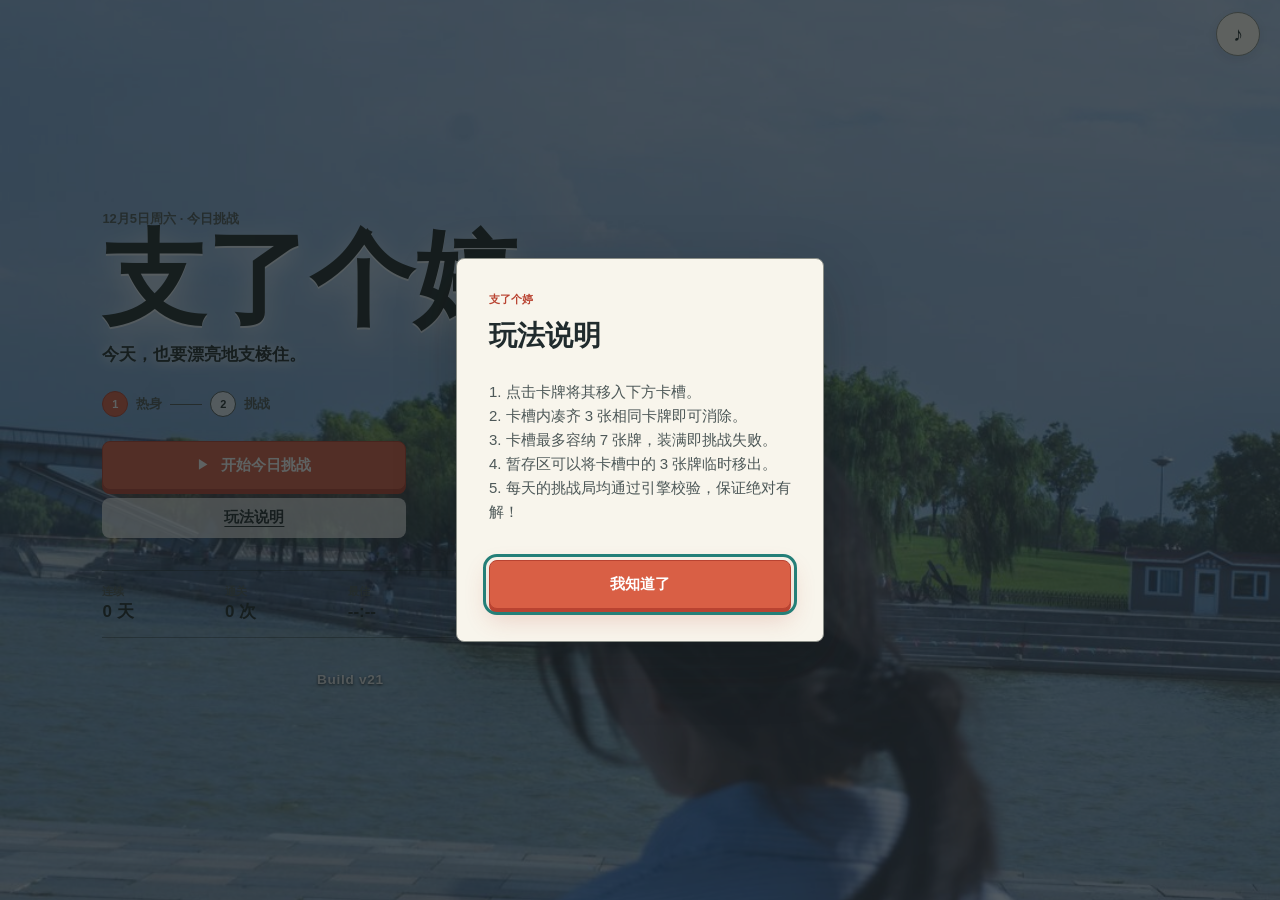
==== 支了个婷_手机分享版.html @ 7883eb56 "Add files via upload" ====
<!DOCTYPE html>
<html lang="zh-CN">
<head>
    <meta charset="UTF-8">
    <meta name="viewport" content="width=device-width, initial-scale=1, viewport-fit=cover">
    <meta name="theme-color" content="#d95f45">
    <meta name="description" content="给婷婷的每日三消挑战。">
    <meta name="apple-mobile-web-app-capable" content="yes">
    <meta name="apple-mobile-web-app-status-bar-style" content="black-translucent">
    <meta name="apple-mobile-web-app-title" content="支了个婷">
    <title>支了个婷</title>
    <link rel="icon" href="[data-uri]" type="image/png">
    <style>
:root {
    --color-paper: #f8f5ec;
    --color-paper-raised: #fffdf7;
    --color-paper-2: #eceadf;
    --color-board: #dfe7d8;
    --color-board-deep: #cbd8c2;
    --color-ink: #202b2d;
    --color-ink-soft: #4d5858;
    --color-muted: #6f7773;
    --color-rule: #c9c8bd;
    --color-rule-strong: #8a8e87;
    --color-accent: #d95f45;
    --color-accent-deep: #b94331;
    --color-accent-soft: #f5d3ca;
    --color-teal: #247f78;
    --color-yellow: #f2bf4b;
    --color-white: #ffffff;
    --color-error: #b63232;
    --color-overlay: rgb(18 24 25 / 0.68);
    --color-shadow: rgb(32 43 45 / 0.2);
    --color-shadow-soft: rgb(32 43 45 / 0.1);
    --color-photo-wash: rgb(238 246 247 / 0.1);
    --color-transparent: rgb(255 255 255 / 0);

    --font-display: "STKaiti", "KaiTi", "FangSong", serif;
    --font-body: "Microsoft YaHei", "PingFang SC", "Noto Sans CJK SC", sans-serif;
    --font-label: "Cascadia Mono", "SFMono-Regular", monospace;

    --space-3xs: 0.125rem;
    --space-2xs: 0.25rem;
    --space-xs: 0.5rem;
    --space-sm: 0.75rem;
    --space-md: 1rem;
    --space-lg: 1.5rem;
    --space-xl: 2rem;
    --space-2xl: 3rem;

    --mobile-safe-gutter: 1.25rem;
    --safe-inline-start: calc(var(--mobile-safe-gutter) + env(safe-area-inset-left, 0px));
    --safe-inline-end: calc(var(--mobile-safe-gutter) + env(safe-area-inset-right, 0px));

    --text-xs: 0.6875rem;
    --text-sm: 0.8125rem;
    --text-base: 0.9375rem;
    --text-md: 1.0625rem;
    --text-lg: 1.25rem;
    --text-xl: 1.75rem;
    --text-display: clamp(3.75rem, 18vw, 6.5rem);

    --ease-out: cubic-bezier(0.16, 1, 0.3, 1);
    --ease-in-out: cubic-bezier(0.65, 0, 0.35, 1);
    --dur-micro: 120ms;
    --dur-short: 220ms;
    --dur-long: 520ms;

    --radius-control: 0.5rem;
    --radius-card: 0.375rem;
    --radius-dialog: 0.5rem;
    --shadow-card: 0 3px 0 rgb(32 43 45 / 0.18), 0 5px 10px var(--color-shadow-soft);
    --shadow-dialog: 0 20px 60px rgb(17 25 26 / 0.28);
}


*,
*::before,
*::after {
    box-sizing: border-box;
}

html,
body {
    width: 100%;
    min-height: 100%;
    overflow-x: clip;
}

html {
    background: var(--color-paper);
}

body {
    margin: 0;
    color: var(--color-ink);
    background: var(--color-paper);
    font-family: var(--font-body);
    font-size: var(--text-base);
    line-height: 1.5;
    font-variant-numeric: tabular-nums;
    overscroll-behavior: none;
}

button,
time {
    font: inherit;
}

button {
    color: inherit;
    -webkit-tap-highlight-color: var(--color-transparent);
}

button,
.card {
    touch-action: manipulation;
}

[hidden] {
    display: none !important;
}

.background {
    position: fixed;
    inset: 0;
    z-index: 0;
    background-color: #b8d6e9;
    background-image: url("[data-uri]");
    background-position: 55% center;
    background-size: cover;
}

.background::after {
    position: absolute;
    inset: 0;
    content: "";
    background: var(--color-photo-wash);
}

body[data-view="game"] .background {
    opacity: 0;
}

main {
    position: relative;
    z-index: 1;
}

.chrome-btn,
.icon-btn {
    display: grid;
    width: 2.75rem;
    height: 2.75rem;
    padding: 0;
    place-items: center;
    color: var(--color-ink);
    background: var(--color-paper-raised);
    border: 1px solid var(--color-rule-strong);
    border-radius: 50%;
    box-shadow: 0 3px 12px var(--color-shadow-soft);
    cursor: pointer;
}

.sound-btn {
    position: fixed;
    z-index: 20;
    top: calc(var(--space-sm) + env(safe-area-inset-top, 0px));
    right: var(--safe-inline-end);
    font-size: 1.25rem;
    font-weight: 800;
}

body[data-sound="off"] .sound-btn span {
    text-decoration: line-through;
}

.start-screen {
    display: grid;
    min-height: 100svh;
    align-items: start;
    padding: max(4.5rem, 10svh) calc(var(--space-xl) + env(safe-area-inset-right, 0px)) calc(var(--space-xl) + env(safe-area-inset-bottom, 0px)) calc(var(--space-xl) + env(safe-area-inset-left, 0px));
}

.start-content {
    width: min(100%, 31rem);
    animation: start-enter var(--dur-long) var(--ease-out) both;
}

.start-note {
    margin: 0;
    color: var(--color-ink-soft);
    font-size: var(--text-sm);
    font-weight: 700;
}

.start-content h1 {
    max-width: 100%;
    margin: var(--space-3xs) 0 0;
    color: var(--color-ink);
    font-family: var(--font-display);
    font-size: var(--text-display);
    font-weight: 900;
    letter-spacing: 0;
    line-height: 0.95;
    overflow-wrap: anywhere;
    text-shadow: 0 2px 0 rgb(255 255 255 / 0.65), 0 8px 28px rgb(255 255 255 / 0.72);
}

.start-copy {
    margin: var(--space-sm) 0 var(--space-lg);
    color: var(--color-ink);
    font-size: var(--text-md);
    font-weight: 700;
    text-shadow: 0 1px 12px rgb(255 255 255 / 0.92);
}

.challenge-route {
    display: flex;
    width: min(100%, 22rem);
    align-items: center;
    gap: var(--space-xs);
    margin-block: var(--space-sm) var(--space-lg);
}

.route-step {
    display: inline-flex;
    align-items: center;
    gap: var(--space-xs);
    color: var(--color-ink-soft);
    font-size: var(--text-sm);
    font-weight: 800;
}

.route-step b {
    display: grid;
    width: 1.625rem;
    height: 1.625rem;
    place-items: center;
    color: var(--color-ink);
    background: rgb(255 255 255 / 0.76);
    border: 1px solid var(--color-ink-soft);
    border-radius: 50%;
    font-size: var(--text-xs);
}

.route-step.is-active b {
    color: var(--color-white);
    background: var(--color-accent);
    border-color: var(--color-accent-deep);
}

.route-line {
    width: 2rem;
    height: 1px;
    background: var(--color-ink-soft);
}

.start-actions {
    display: grid;
    width: min(100%, 19rem);
    justify-items: stretch;
    gap: var(--space-xs);
}

.primary-btn,
.secondary-btn,
.text-btn {
    min-height: 3rem;
    border-radius: var(--radius-control);
    cursor: pointer;
    font-weight: 800;
    letter-spacing: 0;
    transition: transform var(--dur-micro) var(--ease-out), background-color var(--dur-short) var(--ease-out), opacity var(--dur-short) var(--ease-out);
}

.primary-btn {
    display: inline-flex;
    align-items: center;
    justify-content: center;
    gap: var(--space-sm);
    padding: var(--space-sm) var(--space-lg);
    color: var(--color-white);
    background: var(--color-accent);
    border: 1px solid var(--color-accent-deep);
    box-shadow: 0 4px 0 var(--color-accent-deep), 0 10px 24px rgb(185 67 49 / 0.22);
}

.secondary-btn {
    padding: var(--space-sm) var(--space-lg);
    color: var(--color-ink);
    background: var(--color-paper-raised);
    border: 1px solid var(--color-rule-strong);
}

.text-btn {
    min-height: 2.5rem;
    padding: var(--space-xs) var(--space-sm);
    color: var(--color-ink);
    background: rgb(255 255 255 / 0.7);
    border: 0;
    text-decoration: underline;
    text-decoration-thickness: 1px;
    text-underline-offset: 0.25rem;
}

.button-icon {
    font-size: 0.75rem;
}

.primary-btn:active,
.secondary-btn:active,
.text-btn:active,
.chrome-btn:active,
.icon-btn:active,
.tool-btn:active {
    transform: translateY(2px);
}

button:focus-visible,
.card:focus-visible {
    outline: 3px solid var(--color-teal);
    outline-offset: 3px;
}

button:disabled {
    cursor: not-allowed;
    opacity: 0.42;
    transform: none;
}

.start-stats {
    display: grid;
    width: min(100%, 22rem);
    grid-template-columns: repeat(3, 1fr);
    gap: var(--space-md);
    margin: var(--space-xl) 0 0;
    padding: var(--space-sm) 0;
    border-block: 1px solid rgb(32 43 45 / 0.42);
}

.start-stats div {
    min-width: 0;
}

.start-stats dt {
    color: var(--color-ink-soft);
    font-size: var(--text-xs);
    font-weight: 700;
}

.start-stats dd {
    margin: 0;
    color: var(--color-ink);
    font-size: var(--text-md);
    font-weight: 900;
    overflow-wrap: anywhere;
}

.game-container {
    --card-width: clamp(2.15rem, 10.7vw, 4rem);
    position: relative;
    display: flex;
    width: min(100%, 48rem);
    height: 100dvh;
    min-height: 31rem;
    margin-inline: auto;
    flex-direction: column;
    overflow: hidden;
    background: var(--color-paper);
    border-inline: 1px solid var(--color-rule);
}

.game-header {
    display: grid;
    grid-template-columns: 2.75rem minmax(0, 1fr) auto;
    align-items: center;
    gap: var(--space-sm);
    padding: max(var(--space-xs), env(safe-area-inset-top, 0px)) var(--safe-inline-end) var(--space-xs) var(--safe-inline-start);
    background: var(--color-paper);
}

.game-header .icon-btn {
    width: 2.375rem;
    height: 2.375rem;
    font-family: serif;
    font-size: 2rem;
    line-height: 1;
}

.stage-heading {
    min-width: 0;
}

.stage-heading p {
    margin: 0;
    color: var(--color-muted);
    font-size: var(--text-xs);
    font-weight: 700;
}

.stage-heading h1 {
    margin: 0;
    font-family: var(--font-display);
    font-size: var(--text-lg);
    font-weight: 900;
    letter-spacing: 0;
    line-height: 1.1;
    overflow-wrap: anywhere;
}

.scoreboard {
    display: grid;
    min-width: 4.5rem;
    justify-items: end;
    margin-inline-end: 3rem;
    font-family: var(--font-label);
    line-height: 1.25;
}

.scoreboard span {
    color: var(--color-accent-deep);
    font-size: var(--text-xs);
    font-weight: 900;
}

.scoreboard time {
    color: var(--color-ink);
    font-size: var(--text-sm);
    font-weight: 800;
}

.stage-progress {
    height: 0.25rem;
    flex: 0 0 auto;
    background: var(--color-paper-2);
}

.stage-progress span {
    display: block;
    width: 0;
    height: 100%;
    background: var(--color-teal);
    transition: width var(--dur-long) var(--ease-out);
}

.game-area {
    position: relative;
    min-height: 15rem;
    flex: 1 1 auto;
    overflow: hidden;
    background: var(--color-board);
    border-block: 1px solid #b7c3af;
    box-shadow: inset 0 12px 28px rgb(58 84 61 / 0.08);
    outline: none;
}

.board-meta {
    position: absolute;
    inset: var(--space-sm) var(--safe-inline-end) auto var(--safe-inline-start);
    z-index: 100;
    display: flex;
    align-items: center;
    justify-content: space-between;
    color: var(--color-ink-soft);
    font-family: var(--font-label);
    font-size: var(--text-xs);
    font-weight: 800;
    pointer-events: none;
}

.combo-badge {
    color: var(--color-white);
    background: var(--color-accent);
    padding: var(--space-3xs) var(--space-xs);
    border-radius: 0.25rem;
    animation: combo-pop var(--dur-short) var(--ease-out) both;
}

.game-status {
    position: absolute;
    z-index: 150;
    inset: auto 50% var(--space-sm) auto;
    width: max-content;
    max-width: calc(100% - var(--safe-inline-start) - var(--safe-inline-end));
    margin: 0;
    padding: var(--space-xs) var(--space-sm);
    color: var(--color-white);
    background: rgb(32 43 45 / 0.88);
    border-radius: 0.25rem;
    font-size: var(--text-xs);
    font-weight: 700;
    opacity: 0;
    pointer-events: none;
    transform: translate(50%, 0.5rem);
    transition: opacity var(--dur-short) var(--ease-out), transform var(--dur-short) var(--ease-out);
}

.game-status.is-visible {
    opacity: 1;
    transform: translate(50%, 0);
}

.card {
    --card-lift: 0rem;
    --card-rotation: 0deg;
    position: absolute;
    display: grid;
    width: var(--card-width);
    aspect-ratio: 0.88;
    place-items: center;
    padding: 0;
    color: var(--color-ink);
    background: var(--color-paper-raised);
    border: 1px solid #7e867f;
    border-radius: var(--radius-card);
    box-shadow: var(--shadow-card);
    cursor: pointer;
    transform: translateY(var(--card-lift)) rotate(var(--card-rotation));
    transition: transform var(--dur-micro) var(--ease-out), opacity var(--dur-short) var(--ease-out), filter var(--dur-short) var(--ease-out);
}

.card-face {
    display: block;
    width: 88%;
    height: 88%;
    object-fit: contain;
    pointer-events: none;
}

.card::after {
    position: absolute;
    inset: auto 0.375rem 0.25rem;
    height: 0.125rem;
    content: "";
    background: var(--motif-color, var(--color-accent));
}

.card[data-tone="0"],
.card[data-tone="3"],
.card[data-tone="6"],
.card[data-tone="9"] { --motif-color: var(--color-accent); }

.card[data-tone="1"],
.card[data-tone="4"],
.card[data-tone="7"] { --motif-color: var(--color-teal); }

.card[data-tone="2"],
.card[data-tone="5"],
.card[data-tone="8"] { --motif-color: var(--color-yellow); }

.card.blocked {
    cursor: not-allowed;
    filter: grayscale(0.78) brightness(0.78);
    opacity: 1;
    box-shadow: 0 2px 0 rgb(32 43 45 / 0.12);
}

.card:not(.blocked):active {
    --card-lift: 0.125rem;
}

.card[data-location="slot"],
.card[data-location="stash"] {
    position: relative;
    flex: 0 0 auto;
    opacity: 1;
    filter: none;
    box-shadow: none;
    transform: none;
}

.card[data-location="slot"] {
    cursor: default;
}

.card.removing {
    opacity: 0;
    transform: translateY(-0.75rem) scale(0.82);
}

.tray-panel {
    flex: 0 0 auto;
    padding: var(--space-xs) var(--safe-inline-end) var(--space-sm) var(--safe-inline-start);
    background: var(--color-paper);
}

.tray-head {
    display: flex;
    justify-content: space-between;
    margin-block-end: var(--space-2xs);
    color: var(--color-muted);
    font-size: var(--text-xs);
    font-weight: 800;
}

.tray {
    display: flex;
    min-width: 0;
    align-items: center;
    gap: clamp(0.125rem, 0.8vw, 0.375rem);
}

.slot-area {
    justify-content: space-between;
}

.slot-placeholder {
    width: var(--card-width);
    aspect-ratio: 0.88;
    flex: 0 0 auto;
    background: var(--color-paper-2);
    border: 1px dashed var(--color-rule-strong);
    border-radius: var(--radius-card);
}

.slot-placeholder.is-danger {
    background: #f4dada;
    border-color: var(--color-error);
}

.stash-panel {
    position: absolute;
    z-index: 180;
    left: var(--safe-inline-start);
    bottom: calc(8.4rem + env(safe-area-inset-bottom));
    display: flex;
    align-items: center;
    gap: var(--space-xs);
    padding: var(--space-xs);
    color: var(--color-ink-soft);
    background: var(--color-paper-raised);
    border: 1px solid var(--color-rule-strong);
    border-radius: var(--radius-control);
    box-shadow: 0 8px 24px var(--color-shadow);
    font-size: var(--text-xs);
    font-weight: 800;
}

.stash-panel .card,
.stash-panel .slot-placeholder {
    width: calc(var(--card-width) * 0.76);
}

.toolbar {
    display: grid;
    min-height: 4.25rem;
    grid-template-columns: repeat(3, minmax(0, 1fr));
    gap: var(--space-xs);
    padding: var(--space-2xs) var(--safe-inline-end) max(var(--space-xs), env(safe-area-inset-bottom, 0px)) var(--safe-inline-start);
    background: var(--color-paper);
    border-block-start: 1px solid var(--color-rule);
}

.tool-btn {
    position: relative;
    display: grid;
    min-width: 0;
    min-height: 3.5rem;
    grid-template-columns: 2.125rem auto;
    grid-template-rows: 1fr 1fr;
    align-items: center;
    justify-content: center;
    column-gap: var(--space-xs);
    padding: var(--space-2xs);
    color: var(--color-ink);
    background: transparent;
    border: 0;
    cursor: pointer;
}

.tool-icon {
    display: grid;
    width: 2.125rem;
    height: 2.125rem;
    grid-row: 1 / 3;
    place-items: center;
    background: var(--color-paper-raised);
    border: 1px solid var(--color-rule-strong);
    border-radius: 50%;
    font-family: serif;
    font-size: 1.25rem;
    font-weight: 900;
}

.tool-label {
    align-self: end;
    font-size: var(--text-xs);
    font-weight: 900;
    line-height: 1.1;
    text-align: start;
}

.tool-btn small {
    align-self: start;
    color: var(--color-muted);
    font-family: var(--font-label);
    font-size: 0.625rem;
    line-height: 1.2;
    text-align: start;
}

.modal {
    position: fixed;
    inset: 0;
    z-index: 400;
    width: min(calc(100% - var(--safe-inline-start) - var(--safe-inline-end)), 23rem);
    height: fit-content;
    max-height: min(86dvh, 34rem);
    margin: auto;
    padding: 0;
    color: var(--color-ink);
    background: var(--color-paper);
    border: 1px solid var(--color-rule-strong);
    border-radius: var(--radius-dialog);
    box-shadow: var(--shadow-dialog);
}

.modal::backdrop {
    background: var(--color-overlay);
}

.modal[open] {
    animation: dialog-enter var(--dur-short) var(--ease-out) both;
}

.modal-content {
    display: grid;
    gap: var(--space-sm);
    padding: var(--space-xl);
}

.modal-kicker {
    margin: 0;
    color: var(--color-accent-deep);
    font-size: var(--text-xs);
    font-weight: 900;
}

.modal-content h2 {
    margin: 0;
    font-family: var(--font-display);
    font-size: var(--text-xl);
    font-weight: 900;
    letter-spacing: 0;
    line-height: 1.15;
}

.modal-content > p:not(.modal-kicker) {
    margin: 0;
    color: var(--color-ink-soft);
}

.result-stats {
    display: grid;
    grid-template-columns: repeat(2, minmax(0, 1fr));
    gap: var(--space-xs);
    padding-block: var(--space-sm);
    border-block: 1px solid var(--color-rule);
}

.result-stats span {
    display: grid;
    color: var(--color-muted);
    font-size: var(--text-xs);
}

.result-stats strong {
    color: var(--color-ink);
    font-family: var(--font-label);
    font-size: var(--text-md);
}

.modal-actions {
    display: grid;
    gap: var(--space-sm);
    margin-block-start: var(--space-xs);
}

.celebration {
    position: fixed;
    inset: 0;
    z-index: 500;
    overflow: hidden;
    pointer-events: none;
}

.confetti {
    position: absolute;
    top: -1rem;
    width: 0.5rem;
    height: 0.875rem;
    background: var(--confetti-color);
    animation: confetti-fall 1.8s var(--ease-in-out) forwards;
}

noscript {
    position: fixed;
    inset: auto 0 0;
    z-index: 600;
    padding: var(--space-md);
    color: var(--color-white);
    background: var(--color-error);
    text-align: center;
}

@keyframes start-enter {
    from { opacity: 0; transform: translateY(0.75rem); }
    to { opacity: 1; transform: none; }
}

@keyframes dialog-enter {
    from { opacity: 0; transform: translateY(0.75rem) scale(0.98); }
    to { opacity: 1; transform: none; }
}

@keyframes combo-pop {
    from { opacity: 0; transform: scale(0.72); }
    to { opacity: 1; transform: none; }
}

@keyframes confetti-fall {
    to { transform: translate3d(var(--confetti-drift), 110vh, 0) rotate(540deg); }
}

@media (hover: hover) and (pointer: fine) {
    .primary-btn:hover { background: var(--color-accent-deep); transform: translateY(-1px); }
    .secondary-btn:hover, .chrome-btn:hover, .icon-btn:hover { background: var(--color-paper-2); }
    .tool-btn:not(:disabled):hover .tool-icon { color: var(--color-white); background: var(--color-teal); border-color: var(--color-teal); }
    .card:not(.blocked):not([data-location="slot"]):hover { --card-lift: -0.125rem; }
}

@media (min-width: 48rem) and (min-height: 34rem) {
    .start-screen {
        align-items: center;
        padding-inline-start: max(8vw, env(safe-area-inset-left));
    }

    .start-content {
        margin-block-start: -5vh;
    }

    .game-container {
        --card-width: 4rem;
    }
}

@media (max-width: 22rem) {
    .game-container { --card-width: clamp(2rem, 10.4vw, 2.3rem); }
    .game-header { grid-template-columns: 2.375rem minmax(0, 1fr) auto; padding-inline: var(--safe-inline-start) var(--safe-inline-end); }
    .scoreboard { margin-inline-end: 3rem; min-width: 3.75rem; }
    .stage-heading h1 { font-size: var(--text-md); }
    .toolbar { padding-inline: var(--safe-inline-start) var(--safe-inline-end); }
    .tool-btn { grid-template-columns: 1.875rem auto; column-gap: var(--space-2xs); }
    .tool-icon { width: 1.875rem; height: 1.875rem; }
}

@media (max-height: 38rem) and (max-width: 40rem) {
    .game-container { --card-width: clamp(1.95rem, 9.8vw, 2.5rem); min-height: 0; }
    .game-header { padding-block: max(var(--space-2xs), env(safe-area-inset-top)) var(--space-2xs); }
    .game-header .icon-btn { width: 2rem; height: 2rem; }
    .stage-heading p { display: none; }
    .stage-heading h1 { font-size: var(--text-base); }
    .scoreboard { line-height: 1.05; }
    .game-area { min-height: 11.5rem; }
    .tray-panel { padding-block: var(--space-2xs); }
    .tray-head { margin-block-end: 0; }
    .toolbar { min-height: 3.5rem; padding-block: 0 max(var(--space-2xs), env(safe-area-inset-bottom)); }
    .tool-btn { min-height: 3rem; }
    .tool-icon { width: 1.875rem; height: 1.875rem; font-size: 1rem; }
    .stash-panel { bottom: calc(6.8rem + env(safe-area-inset-bottom)); }
}

@media (orientation: landscape) and (max-height: 34rem) and (min-width: 40rem) {
    .sound-btn {
        top: calc(var(--space-xs) + env(safe-area-inset-top, 0px));
        right: var(--safe-inline-end);
    }

    .game-container {
        --card-width: clamp(2.25rem, 6.8vh, 3.25rem);
        display: grid;
        width: 100%;
        max-width: none;
        min-height: 0;
        grid-template-columns: clamp(6.5rem, 16vw, 8.5rem) minmax(0, 1fr) clamp(15rem, 30vw, 19rem);
        grid-template-rows: minmax(3rem, auto) 1fr auto;
        border: 0;
    }

    .game-header {
        display: flex;
        grid-column: 1;
        grid-row: 1 / 4;
        align-items: flex-start;
        flex-direction: column;
        padding: calc(var(--mobile-safe-gutter) + env(safe-area-inset-top, 0px)) var(--mobile-safe-gutter) calc(var(--mobile-safe-gutter) + env(safe-area-inset-bottom, 0px)) var(--safe-inline-start);
        border-inline-end: 1px solid var(--color-rule);
    }

    .stage-heading { margin-block-start: var(--space-lg); }
    .stage-heading h1 { font-size: var(--text-lg); }
    .scoreboard { justify-items: start; margin: auto 0 0; }
    .scoreboard span { font-size: var(--text-sm); }
    .scoreboard time { font-size: var(--text-md); }
    .stage-progress { display: none; }
    .game-area { grid-column: 2; grid-row: 1 / 4; min-height: 0; border-block: 0; border-inline-end: 1px solid #b7c3af; }
    .game-area .board-meta { inset-inline: var(--mobile-safe-gutter); }
    .game-area .game-status { max-width: calc(100% - (2 * var(--mobile-safe-gutter))); }
    .tray-panel {
        --card-width: 1.625rem;
        grid-column: 3;
        grid-row: 2;
        align-self: end;
        padding: var(--space-md) var(--safe-inline-end) var(--space-md) var(--mobile-safe-gutter);
    }
    .tray-panel .tray { gap: var(--space-3xs); }
    .toolbar {
        grid-column: 3;
        grid-row: 3;
        padding-inline: var(--mobile-safe-gutter) var(--safe-inline-end);
    }
    .toolbar .tool-btn {
        grid-template-columns: 1.75rem auto;
        column-gap: var(--space-2xs);
        padding-inline: 0;
    }
    .toolbar .tool-icon { width: 1.75rem; height: 1.75rem; font-size: 1rem; }
    .toolbar .tool-label { white-space: nowrap; }
    .stash-panel {
        position: static;
        grid-column: 3;
        grid-row: 1;
        align-self: center;
        justify-self: start;
        margin: var(--space-xs) var(--safe-inline-end) var(--space-xs) var(--mobile-safe-gutter);
    }
}

@media (prefers-reduced-motion: reduce) {
    *,
    *::before,
    *::after {
        scroll-behavior: auto !important;
        animation-duration: 0.01ms !important;
        animation-iteration-count: 1 !important;
        transition-duration: 0.01ms !important;
    }
}

</style>
</head>
<body data-view="start">
    <div class="background" aria-hidden="true"></div>

    <button id="btn-sound" class="chrome-btn sound-btn" type="button" aria-label="关闭音乐和音效" title="关闭音乐和音效">
        <span aria-hidden="true">♪</span>
    </button>

    <main>
        <section class="start-screen" id="start-screen" aria-labelledby="start-title">
            <div class="start-content">
                <p class="start-note" id="today-label">今日挑战</p>
                <h1 id="start-title">支了个婷</h1>
                <p class="start-copy">今天，也要漂亮地支棱住。</p>

                <div class="challenge-route" aria-label="今日挑战共两关">
                    <span class="route-step is-active"><b>1</b> 热身</span>
                    <span class="route-line" aria-hidden="true"></span>
                    <span class="route-step"><b>2</b> 挑战</span>
                </div>

                <div class="start-actions">
                    <button id="btn-start-game" class="primary-btn" type="button">
                        <span class="button-icon" aria-hidden="true">▶</span>
                        <span id="start-button-label">开始今日挑战</span>
                    </button>
                    <button id="btn-help" class="text-btn" type="button">玩法说明</button>
                    <button id="btn-new-game" class="text-btn" type="button" hidden>重新开始今日牌局</button>
                    <button id="btn-install" class="text-btn" type="button" hidden>安装到手机</button>
                    <button id="btn-update" class="text-btn" type="button" hidden>发现新版本，点击更新</button>
                </div>

                <dl class="start-stats" aria-label="挑战记录">
                    <div><dt>连续</dt><dd id="stat-streak">0 天</dd></div>
                    <div><dt>通关</dt><dd id="stat-wins">0 次</dd></div>
                    <div><dt>最佳</dt><dd id="stat-best">--:--</dd></div>
                </dl>
                <p id="app-version" style="text-align: center; color: rgba(255, 255, 255, 0.8); text-shadow: 0 1px 3px rgba(0,0,0,0.8); font-size: 0.85rem; font-weight: bold; margin-top: 2rem; letter-spacing: 0.05em;">Build v21</p>
            </div>
        </section>

        <section class="game-container" id="game-container" aria-labelledby="stage-name" hidden>
            <header class="game-header">
                <button id="btn-home-game" class="icon-btn" type="button" aria-label="返回封面" title="返回封面">
                    <span aria-hidden="true">‹</span>
                </button>
                <div class="stage-heading">
                    <p id="stage-kicker">第 1 关 · 今日挑战</p>
                    <h1 id="stage-name">热身局</h1>
                </div>
                <div class="scoreboard">
                    <span id="score">0 分</span>
                    <time id="timer" datetime="PT0S">00:00</time>
                </div>
            </header>

            <div class="stage-progress" aria-hidden="true">
                <span id="stage-progress-bar"></span>
            </div>

            <div class="game-area" id="game-area" tabindex="-1" aria-label="牌堆">
                <div class="board-meta">
                    <span id="remaining-count">18 张</span>
                    <span id="combo-badge" class="combo-badge" hidden>连击 ×2</span>
                </div>
                <p class="game-status" id="game-status" aria-live="polite"></p>
            </div>

            <section class="tray-panel" aria-label="卡槽">
                <div class="tray-head">
                    <span>卡槽</span>
                    <span id="slot-state">0 / 7</span>
                </div>
                <div class="slot-area tray" id="slot-area"></div>
            </section>

            <section class="stash-panel" id="stash-panel" aria-label="暂存区" hidden>
                <span>暂存</span>
                <div class="stash-area tray" id="stash-area"></div>
            </section>

            <nav class="toolbar" aria-label="游戏道具">
                <button id="btn-undo" class="tool-btn" type="button">
                    <span class="tool-icon" aria-hidden="true">↶</span>
                    <span class="tool-label">撤回</span>
                    <small>1</small>
                </button>
                <button id="btn-stash" class="tool-btn" type="button">
                    <span class="tool-icon" aria-hidden="true">⇧</span>
                    <span class="tool-label">移出</span>
                    <small>1</small>
                </button>
                <button id="btn-shuffle" class="tool-btn" type="button">
                    <span class="tool-icon" aria-hidden="true">⤨</span>
                    <span class="tool-label">洗牌</span>
                    <small>1</small>
                </button>
            </nav>
        </section>
    </main>

    <dialog class="modal" id="modal" aria-labelledby="modal-title" aria-describedby="modal-msg">
        <div class="modal-content">
            <p class="modal-kicker" id="modal-kicker">今日挑战</p>
            <h2 id="modal-title">游戏结束</h2>
            <p id="modal-msg" style="white-space: pre-wrap; line-height: 1.6; text-align: left; margin: 1rem 0;">卡槽已满，再试一次。</p>
            <div class="result-stats" id="result-stats" hidden></div>
            <div class="modal-actions">
                <button id="modal-primary" class="primary-btn" type="button">再来一次</button>
                <button id="modal-secondary" class="secondary-btn" type="button">返回封面</button>
            </div>
        </div>
    </dialog>

    <div class="celebration" id="celebration" aria-hidden="true"></div>
    <noscript>需要启用 JavaScript 才能开始挑战。</noscript>
    <script>
(function attachChallengeEngine(root, factory) {
    const api = factory();
    if (typeof module === 'object' && module.exports) module.exports = api;
    root.ChallengeEngine = api;
}(typeof globalThis !== 'undefined' ? globalThis : this, function createChallengeEngine() {
    'use strict';

    const VERSION = 1;
    const CARD_COUNT = 126;
    const MOTIF_COUNT = 10;
    const MATCH_SIZE = 3;
    const SLOT_CAPACITY = 7;
    const GRID_SIZE = 17;
    const CENTER_LAYER_COUNTS = [9, 9, 9, 9, 8, 8, 7, 7, 6, 5, 4, 3];
    const RELIEF_LAYER_COUNTS = [4, 3, 3, 2];
    const SIDE_QUEUE_LENGTH = 15;
    const MAX_ASSIGNMENT_ATTEMPTS = 64;

    function hashSeed(value) {
        const text = String(value);
        let hash = 2166136261;
        for (let index = 0; index < text.length; index += 1) {
            hash ^= text.charCodeAt(index);
            hash = Math.imul(hash, 16777619);
        }
        return hash >>> 0;
    }

    function normalizeSeed(seed) {
        return typeof seed === 'number' && Number.isFinite(seed)
            ? seed >>> 0
            : hashSeed(seed == null ? 'challenge' : seed);
    }

    function seedFromDate(value) {
        let dateKey;
        if (typeof value === 'string') {
            dateKey = value.slice(0, 10);
        } else {
            const date = value instanceof Date ? value : new Date();
            const year = date.getFullYear();
            const month = String(date.getMonth() + 1).padStart(2, '0');
            const day = String(date.getDate()).padStart(2, '0');
            dateKey = year + '-' + month + '-' + day;
        }
        return hashSeed(dateKey + '-challenge-v' + VERSION);
    }

    function createRng(seed) {
        let state = normalizeSeed(seed);
        return function random() {
            state = (state + 0x6D2B79F5) >>> 0;
            let value = state;
            value = Math.imul(value ^ (value >>> 15), value | 1);
            value ^= value + Math.imul(value ^ (value >>> 7), value | 61);
            return ((value ^ (value >>> 14)) >>> 0) / 4294967296;
        };
    }

    function shuffle(values, rng) {
        const result = [...values];
        for (let index = result.length - 1; index > 0; index -= 1) {
            const target = Math.floor(rng() * (index + 1));
            [result[index], result[target]] = [result[target], result[index]];
        }
        return result;
    }

    function generateChallenge(seed) {
        const normalizedSeed = normalizeSeed(seed);
        const layoutRng = createRng(normalizedSeed ^ 0x7F4A7C15);
        const cards = createTopology(layoutRng);
        const assignment = chooseAssignment(cards, normalizedSeed);
        const cardById = new Map(cards.map((card) => [card.id, card]));

        assignment.witness.forEach((id, solutionRank) => {
            const card = cardById.get(id);
            card.solutionRank = solutionRank;
            card.motifIndex = assignment.motifs[solutionRank];
        });

        cards.forEach((card) => {
            card.blocked = card.blockedBy.length > 0;
        });

        const board = {
            version: VERSION,
            seed: normalizedSeed,
            cardCount: CARD_COUNT,
            motifCount: MOTIF_COUNT,
            slotCapacity: SLOT_CAPACITY,
            matchSize: MATCH_SIZE,
            layout: {
                gridSize: GRID_SIZE,
                regions: {
                    center: { cardCount: 84, effectiveLayers: CENTER_LAYER_COUNTS.length },
                    leftQueue: { cardCount: SIDE_QUEUE_LENGTH, effectiveLayers: SIDE_QUEUE_LENGTH },
                    rightQueue: { cardCount: SIDE_QUEUE_LENGTH, effectiveLayers: SIDE_QUEUE_LENGTH },
                    relief: { cardCount: 12, effectiveLayers: RELIEF_LAYER_COUNTS.length }
                }
            },
            cards,
            witness: assignment.witness,
            metrics: null
        };
        board.metrics = measureBoard(board);
        return board;
    }

    function createTopology(rng) {
        const cards = [];
        const centerLayers = [];
        const reliefLayers = [];

        function addCard(region, regionLayer, cell, gridColumn, gridRow) {
            const card = {
                id: 'challenge-card-' + cards.length,
                motifIndex: 0,
                region,
                regionLayer,
                layer: regionLayer,
                cell,
                gridColumn,
                gridRow,
                status: 'pile',
                blocked: true,
                blockedBy: [],
                blocks: [],
                jitterX: (rng() - 0.5) * 3,
                jitterY: (rng() - 0.5) * 3,
                rotation: (rng() - 0.5) * 5,
                solutionRank: -1
            };
            cards.push(card);
            return card;
        }

        CENTER_LAYER_COUNTS.forEach((count, layer) => {
            const positions = makeCenteredPositions(count, layer, 8, 7, rng);
            centerLayers.push(positions.map((position, cell) => addCard(
                'center', layer, cell, position.column, position.row
            )));
        });
        connectAdjacentLayers(centerLayers, rng);

        createSideQueue('leftQueue', 1.25, false);
        createSideQueue('rightQueue', 14.75, true);

        RELIEF_LAYER_COUNTS.forEach((count, layer) => {
            const positions = makeReliefPositions(count, layer, rng);
            reliefLayers.push(positions.map((position, cell) => addCard(
                'relief', layer, cell, position.column, position.row
            )));
        });
        connectAdjacentLayers(reliefLayers, rng);

        return cards;

        function createSideQueue(region, column, mirrored) {
            const queue = [];
            for (let layer = 0; layer < SIDE_QUEUE_LENGTH; layer += 1) {
                const depth = SIDE_QUEUE_LENGTH - 1 - layer;
                const horizontalDrift = (depth % 3) * 0.08 * (mirrored ? -1 : 1);
                queue.push(addCard(
                    region,
                    layer,
                    layer,
                    column + horizontalDrift,
                    3.25 + depth * 0.28
                ));
            }
            for (let layer = 0; layer < queue.length - 1; layer += 1) {
                addBlockingEdge(queue[layer + 1], queue[layer]);
            }
        }
    }

    function makeCenteredPositions(count, layer, centerColumn, centerRow, rng) {
        const shift = layer % 2 === 0 ? 0 : 0.8;
        const offsets = [];
        [-1.6, 0, 1.6].forEach((row) => {
            [-1.6, 0, 1.6].forEach((column) => offsets.push({ column, row, tie: rng() }));
        });
        offsets.sort((first, second) => (
            first.column * first.column + first.row * first.row -
            second.column * second.column - second.row * second.row ||
            first.tie - second.tie
        ));
        return offsets.slice(0, count).map((offset) => ({
            column: centerColumn + offset.column + shift,
            row: centerRow + offset.row + shift
        }));
    }

    function makeReliefPositions(count, layer, rng) {
        const shift = layer % 2 === 0 ? 0 : 0.8;
        const candidates = [
            { column: 7.2, row: 12.8 },
            { column: 8.8, row: 12.8 },
            { column: 7.2, row: 14.4 },
            { column: 8.8, row: 14.4 }
        ].map((position) => ({ ...position, tie: rng() }));
        candidates.sort((first, second) => (
            Math.abs(first.column - 8) + Math.abs(first.row - 13.6) -
            Math.abs(second.column - 8) - Math.abs(second.row - 13.6) ||
            first.tie - second.tie
        ));
        return candidates.slice(0, count).map((pos) => ({
            column: pos.column + shift,
            row: pos.row + shift
        }));
    }

    function connectAdjacentLayers(layers, rng) {
        for (let layer = 0; layer < layers.length - 1; layer += 1) {
            const lower = layers[layer];
            const upper = layers[layer + 1];
            lower.forEach((card) => {
                let blocked = false;
                upper.forEach((upperCard) => {
                    const dx = Math.abs(card.gridColumn - upperCard.gridColumn);
                    const dy = Math.abs(card.gridRow - upperCard.gridRow);
                    if (dx < 1.5 && dy < 1.5) {
                        addBlockingEdge(upperCard, card);
                        blocked = true;
                    }
                });
                
                if (!blocked) {
                    const nearest = [...upper].sort((first, second) => (
                        distanceSquared(card, first) - distanceSquared(card, second) ||
                        first.id.localeCompare(second.id)
                    ));
                    addBlockingEdge(nearest[0], card);
                }
            });
        }
    }

    function distanceSquared(first, second) {
        const column = first.gridColumn - second.gridColumn;
        const row = first.gridRow - second.gridRow;
        return column * column + row * row;
    }

    function addBlockingEdge(blocker, blocked) {
        if (blocked.blockedBy.includes(blocker.id)) return;
        blocked.blockedBy.push(blocker.id);
        blocker.blocks.push(blocked.id);
    }

    function chooseAssignment(cards, seed) {
        const roots = cards.filter((card) => card.blockedBy.length === 0);
        let best = null;

        for (let attempt = 0; attempt < MAX_ASSIGNMENT_ATTEMPTS; attempt += 1) {
            const rng = createRng(seed ^ Math.imul(attempt + 1, 0x9E3779B1));
            const witness = createRandomTopologicalOrder(cards, rng);
            const motifs = createWitnessMotifs(rng);
            const rankById = new Map(witness.map((id, rank) => [id, rank]));
            const openingMotifs = roots.map((card) => motifs[rankById.get(card.id)]);
            const opening = measureMotifs(openingMotifs);
            const score = opening.triples * 100 +
                Math.max(0, 2 - opening.pairs) * 10 +
                Math.abs(5 - opening.distinct);
            const candidate = { witness, motifs, opening, score };
            if (!best || candidate.score < best.score) best = candidate;
            if (opening.triples === 0 && opening.pairs >= 2 && opening.distinct >= 4) return candidate;
        }
        return best;
    }

    function createRandomTopologicalOrder(cards, rng) {
        const indegree = new Map(cards.map((card) => [card.id, card.blockedBy.length]));
        const cardById = new Map(cards.map((card) => [card.id, card]));
        const available = cards.filter((card) => card.blockedBy.length === 0).map((card) => card.id);
        const witness = [];

        while (available.length > 0) {
            const chosenIndex = Math.floor(rng() * available.length);
            const [chosenId] = available.splice(chosenIndex, 1);
            witness.push(chosenId);
            cardById.get(chosenId).blocks.forEach((blockedId) => {
                const nextIndegree = indegree.get(blockedId) - 1;
                indegree.set(blockedId, nextIndegree);
                if (nextIndegree === 0) available.push(blockedId);
            });
        }

        if (witness.length !== cards.length) throw new Error('Challenge topology contains a cycle');
        return witness;
    }

    function createWitnessMotifs(rng) {
        const motifOrder = shuffle(Array.from({ length: MOTIF_COUNT }, (_, index) => index), rng);
        const remainingTriplets = Array(MOTIF_COUNT).fill(4);
        remainingTriplets[motifOrder[0]] = 5;
        remainingTriplets[motifOrder[1]] = 5;
        const sequence = [];

        for (let batch = 0; batch < CARD_COUNT / 9; batch += 1) {
            const tieBreakers = Array.from({ length: MOTIF_COUNT }, () => rng());
            const chosen = Array.from({ length: MOTIF_COUNT }, (_, index) => index)
                .filter((index) => remainingTriplets[index] > 0)
                .sort((first, second) => (
                    remainingTriplets[second] - remainingTriplets[first] ||
                    tieBreakers[first] - tieBreakers[second]
                ))
                .slice(0, 3);
            if (chosen.length !== 3) throw new Error('Unable to distribute motif triplets');
            const [a, b, c] = shuffle(chosen, rng);
            sequence.push(a, b, c, a, b, a, c, b, c);
            chosen.forEach((motif) => { remainingTriplets[motif] -= 1; });
        }

        if (remainingTriplets.some((count) => count !== 0)) {
            throw new Error('Motif distribution is incomplete');
        }
        return sequence;
    }

    function getAvailableCardIds(board, removedIds) {
        const removed = removedIds instanceof Set ? removedIds : new Set(removedIds || []);
        return board.cards
            .filter((card) => !removed.has(card.id) && card.blockedBy.every((id) => removed.has(id)))
            .map((card) => card.id);
    }

    function simulateWitness(board) {
        const cardById = new Map(board.cards.map((card) => [card.id, card]));
        const removed = new Set();
        const slotCounts = Array(board.motifCount).fill(0);
        let slotOccupancy = 0;
        let peakSlot = 0;

        for (let step = 0; step < board.witness.length; step += 1) {
            const id = board.witness[step];
            const card = cardById.get(id);
            if (!card || removed.has(id)) {
                return { solved: false, reason: 'invalid-card', step, peakSlot, finalSlot: slotOccupancy };
            }
            if (!card.blockedBy.every((blockerId) => removed.has(blockerId))) {
                return { solved: false, reason: 'blocked-card', step, peakSlot, finalSlot: slotOccupancy };
            }

            removed.add(id);
            slotCounts[card.motifIndex] += 1;
            slotOccupancy += 1;
            peakSlot = Math.max(peakSlot, slotOccupancy);
            if (slotCounts[card.motifIndex] === MATCH_SIZE) {
                slotCounts[card.motifIndex] = 0;
                slotOccupancy -= MATCH_SIZE;
            } else if (slotOccupancy >= SLOT_CAPACITY) {
                return { solved: false, reason: 'slot-overflow', step, peakSlot, finalSlot: slotOccupancy };
            }
        }

        return {
            solved: removed.size === board.cards.length && slotOccupancy === 0,
            reason: null,
            step: board.witness.length,
            peakSlot,
            finalSlot: slotOccupancy
        };
    }

    function measureBoard(board) {
        const roots = board.cards.filter((card) => card.blockedBy.length === 0);
        const opening = measureMotifs(roots.map((card) => card.motifIndex));
        const motifCounts = Array(board.motifCount).fill(0);
        const cardById = new Map(board.cards.map((card) => [card.id, card]));
        board.cards.forEach((card) => { motifCounts[card.motifIndex] += 1; });
        const simulation = simulateWitness(board);
        const rankMotifs = board.witness.map((id) => cardById.get(id).motifIndex);
        const removed = new Set();
        const frontierSizes = [];
        const visibleTriples = [];
        board.witness.forEach((id) => {
            const available = getAvailableCardIds(board, removed);
            frontierSizes.push(available.length);
            visibleTriples.push(measureMotifs(
                available.map((cardId) => cardById.get(cardId).motifIndex)
            ).triples);
            removed.add(id);
        });
        const thirdCopyGaps = [];
        Array.from({ length: board.motifCount }, (_, motif) => motif).forEach((motif) => {
            const ranks = [];
            rankMotifs.forEach((rankMotif, rank) => {
                if (rankMotif === motif) ranks.push(rank);
            });
            for (let index = 0; index < ranks.length; index += MATCH_SIZE) {
                thirdCopyGaps.push(ranks[index + 2] - ranks[index + 1]);
            }
        });
        let longestRun = 1;
        let currentRun = 1;
        for (let index = 1; index < rankMotifs.length; index += 1) {
            currentRun = rankMotifs[index] === rankMotifs[index - 1] ? currentRun + 1 : 1;
            longestRun = Math.max(longestRun, currentRun);
        }

        return {
            openingSelectable: roots.length,
            openingImmediateTriples: opening.triples,
            openingPairs: opening.pairs,
            openingDistinctMotifs: opening.distinct,
            witnessPeakSlot: simulation.peakSlot,
            witnessSolved: simulation.solved,
            longestConsecutiveMotifRun: longestRun,
            frontierMedian: percentile(frontierSizes, 0.5),
            frontierP90: percentile(frontierSizes, 0.9),
            frontierMax: Math.max(...frontierSizes),
            routeMaxImmediateTriples: Math.max(...visibleTriples),
            medianThirdCopyGap: percentile(thirdCopyGaps, 0.5),
            motifCounts
        };
    }

    function percentile(values, fraction) {
        const sorted = [...values].sort((first, second) => first - second);
        return sorted[Math.floor((sorted.length - 1) * fraction)];
    }

    function measureMotifs(motifs) {
        const counts = new Map();
        motifs.forEach((motif) => counts.set(motif, (counts.get(motif) || 0) + 1));
        return {
            triples: [...counts.values()].reduce((sum, count) => sum + Math.floor(count / MATCH_SIZE), 0),
            pairs: [...counts.values()].filter((count) => count === 2).length,
            distinct: counts.size
        };
    }

    function validateBoard(board) {
        const errors = [];
        const ids = new Set(board.cards.map((card) => card.id));
        const cardById = new Map(board.cards.map((card) => [card.id, card]));
        if (board.cards.length !== CARD_COUNT) errors.push('card-count');
        if (ids.size !== board.cards.length) errors.push('duplicate-card-id');
        if (board.witness.length !== board.cards.length || new Set(board.witness).size !== board.cards.length) {
            errors.push('invalid-witness-coverage');
        }

        board.cards.forEach((card) => {
            card.blockedBy.forEach((blockerId) => {
                const blocker = cardById.get(blockerId);
                if (!blocker) errors.push('missing-blocker:' + blockerId);
                else if (!blocker.blocks.includes(card.id)) errors.push('asymmetric-edge:' + blockerId + ':' + card.id);
            });
            card.blocks.forEach((blockedId) => {
                const blocked = cardById.get(blockedId);
                if (!blocked) errors.push('missing-blocked-card:' + blockedId);
                else if (!blocked.blockedBy.includes(card.id)) errors.push('asymmetric-edge:' + card.id + ':' + blockedId);
            });
        });

        const motifCounts = Array(MOTIF_COUNT).fill(0);
        board.cards.forEach((card) => {
            if (!Number.isInteger(card.motifIndex) || card.motifIndex < 0 || card.motifIndex >= MOTIF_COUNT) {
                errors.push('invalid-motif:' + card.id);
            } else {
                motifCounts[card.motifIndex] += 1;
            }
        });
        if (motifCounts.some((count) => count === 0 || count % MATCH_SIZE !== 0)) {
            errors.push('invalid-motif-counts');
        }

        const simulation = simulateWitness(board);
        if (!simulation.solved) errors.push('unsolved-witness:' + simulation.reason);
        if (simulation.peakSlot !== 6) errors.push('unexpected-witness-peak:' + simulation.peakSlot);
        const metrics = measureBoard(board);
        if (metrics.openingSelectable < 5 || metrics.openingSelectable > 8) errors.push('opening-selectable');
        if (metrics.openingImmediateTriples > 1) errors.push('opening-triples');
        if (metrics.longestConsecutiveMotifRun >= 3) errors.push('consecutive-triplet-assignment');
        return { valid: errors.length === 0, errors, metrics };
    }

    return Object.freeze({
        VERSION,
        CARD_COUNT,
        MOTIF_COUNT,
        MATCH_SIZE,
        SLOT_CAPACITY,
        hashSeed,
        seedFromDate,
        generateChallenge,
        getAvailableCardIds,
        simulateWitness,
        validateBoard
    });
}));

</script>
    <script>
(function () {
    'use strict';

    const AudioContextClass = window.AudioContext || window.webkitAudioContext;
    const MUSIC_STEP_SECONDS = 0.31;
    const MUSIC_LOOK_AHEAD_SECONDS = 0.72;
    const MUSIC_SCHEDULER_MS = 140;
    const MUSIC_MELODY = [
        523.25, 659.25, 783.99, 659.25,
        587.33, 659.25, 523.25, null,
        440.00, 523.25, 659.25, 523.25,
        493.88, 587.33, 523.25, null
    ];

    const SOUND_PATTERNS = {
        tap: [
            [540, 0, 0.065, 0.17, 'triangle'],
            [810, 0.014, 0.045, 0.075, 'sine']
        ],
        tool: [
            [392, 0, 0.08, 0.18, 'triangle'],
            [587.33, 0.055, 0.09, 0.15, 'triangle']
        ],
        shuffle: [
            [294, 0, 0.06, 0.14, 'triangle'],
            [392, 0.065, 0.07, 0.16, 'triangle'],
            [587.33, 0.135, 0.1, 0.18, 'triangle']
        ],
        match: [
            [440, 0, 0.08, 0.18, 'triangle'],
            [554.37, 0.065, 0.1, 0.19, 'triangle'],
            [659.25, 0.135, 0.14, 0.21, 'triangle']
        ],
        start: [
            [329.63, 0, 0.09, 0.18, 'triangle'],
            [440, 0.08, 0.11, 0.2, 'triangle'],
            [659.25, 0.18, 0.13, 0.2, 'triangle']
        ],
        stage: [
            [392, 0, 0.1, 0.18, 'triangle'],
            [523.25, 0.09, 0.12, 0.2, 'triangle'],
            [659.25, 0.2, 0.15, 0.22, 'triangle'],
            [783.99, 0.32, 0.18, 0.22, 'triangle']
        ],
        win: [
            [392, 0, 0.1, 0.18, 'triangle'],
            [523.25, 0.09, 0.11, 0.19, 'triangle'],
            [659.25, 0.19, 0.13, 0.2, 'triangle'],
            [783.99, 0.31, 0.16, 0.22, 'triangle'],
            [1046.5, 0.44, 0.28, 0.18, 'sine']
        ],
        loss: [
            [293.66, 0, 0.14, 0.19, 'triangle'],
            [233.08, 0.13, 0.2, 0.18, 'sine']
        ]
    };

    function clamp(value, minimum, maximum) {
        return Math.min(maximum, Math.max(minimum, Number(value) || 0));
    }

    class SynthAudioEngine {
        constructor() {
            this._context = null;
            this._masterGain = null;
            this._musicGain = null;
            this._effectsGain = null;
            this._enabled = true;
            this._unlocked = false;
            this._gestureSeen = false;
            this._musicWanted = false;
            this._musicTimer = null;
            this._recoveryTimer = null;
            this._resumePromise = null;
            this._resumeStateWaiters = new Set();
            this._nextMusicTime = 0;
            this._musicStep = 0;
            this._musicVoices = new Set();
            this._effectVoices = new Set();
            this._masterVolume = 0.9;
            this._musicVolume = 0.62;
            this._effectsVolume = 1;

            this._onUserGesture = this._onUserGesture.bind(this);
            this._onVisibilityChange = this._onVisibilityChange.bind(this);
            this._onPageHide = this._onPageHide.bind(this);
            this._onPageShow = this._onPageShow.bind(this);
            this._onFocus = this._onFocus.bind(this);
            this._bindLifecycleEvents();
        }

        get enabled() {
            return this._enabled;
        }

        get unlocked() {
            return this._unlocked;
        }

        get supported() {
            return Boolean(AudioContextClass);
        }

        get state() {
            return {
                enabled: this._enabled,
                unlocked: this._unlocked,
                supported: Boolean(AudioContextClass),
                contextState: this._context ? this._context.state : 'idle',
                musicWanted: this._musicWanted,
                musicPlaying: this._musicTimer !== null,
                volumes: {
                    master: this._masterVolume,
                    music: this._musicVolume,
                    effects: this._effectsVolume
                }
            };
        }

        async unlock(options = {}) {
            if (!this._enabled || document.hidden) return false;
            this._gestureSeen = true;
            const forceResume = Boolean(options && options.forceResume);
            const context = this._ensureContext();
            if (!context) return false;

            // A silent buffer started from the tap/click keeps older iOS WebKit
            // versions from permanently muting an otherwise resumed AudioContext.
            this._primeIosAudio(context);

            if (context.state !== 'running') {
                const resumed = await this._resumeContext(forceResume);
                if (!resumed) return false;
            }

            // State may change while resume() is pending (mute, backgrounding,
            // or context replacement). Do not let the original caller emit audio.
            if (
                !this._enabled ||
                document.hidden ||
                context !== this._context ||
                context.state !== 'running'
            ) return false;

            this._primeIosAudio(context);
            this._unlocked = context.state === 'running';
            if (this._unlocked && this._musicWanted) this._startMusicScheduler();
            return this._unlocked;
        }

        async setEnabled(enabled) {
            this._enabled = Boolean(enabled);
            if (!this._enabled) {
                this._cancelRecoveryTimer();
                this._stopMusicScheduler();
                this._stopVoices(this._musicVoices);
                this._stopVoices(this._effectVoices);
                return false;
            }

            const ready = await this.unlock();
            if (ready && this._musicWanted) this._startMusicScheduler();
            return ready;
        }

        play(type = 'tap') {
            if (!this._enabled || document.hidden) return Promise.resolve(false);
            const context = this._context;
            if (context && context.state === 'running') {
                this._playPattern(type);
                return Promise.resolve(true);
            }

            return this.unlock().then((ready) => {
                if (!ready || !this._enabled || document.hidden) return false;
                this._playPattern(type);
                return true;
            });
        }

        wakeAndPlay(type = 'tap') {
            return this.play(type);
        }

        startMusic(options = {}) {
            if (options && options.restart) {
                this._musicStep = 0;
                this._nextMusicTime = 0;
            }
            this._musicWanted = true;
            if (!this._enabled || document.hidden) return Promise.resolve(false);

            const context = this._context;
            if (context && context.state === 'running') {
                this._startMusicScheduler();
                return Promise.resolve(true);
            }

            return this.unlock();
        }

        stopMusic(options = {}) {
            const reset = typeof options === 'boolean' ? options : !options || options.reset !== false;
            this._musicWanted = false;
            this._stopMusicScheduler();
            this._stopVoices(this._musicVoices);
            if (reset) {
                this._musicStep = 0;
                this._nextMusicTime = 0;
            }
        }

        pauseMusic(options = {}) {
            const reset = typeof options === 'boolean' ? options : Boolean(options && options.reset);
            this._stopMusicScheduler();
            this._stopVoices(this._musicVoices);
            // Voices are scheduled ahead of currentTime. Re-anchor on resume so
            // a quick foreground return does not inherit a stale silent gap.
            this._nextMusicTime = 0;
            if (reset) {
                this._musicStep = 0;
            }
        }

        setVolumes(volumes = {}) {
            const hasOwn = (key) => Object.prototype.hasOwnProperty.call(volumes, key);
            if (hasOwn('master')) this._masterVolume = clamp(volumes.master, 0, 1);
            if (hasOwn('music')) this._musicVolume = clamp(volumes.music, 0, 1);
            if (hasOwn('effects')) this._effectsVolume = clamp(volumes.effects, 0, 1);

            this._rampGain(this._masterGain, this._masterVolume);
            this._rampGain(this._musicGain, this._musicVolume);
            this._rampGain(this._effectsGain, this._effectsVolume);
            return this.state;
        }

        destroy() {
            this.stopMusic();
            this._stopVoices(this._effectVoices);
            this._cancelRecoveryTimer();
            document.removeEventListener('pointerdown', this._onUserGesture, true);
            document.removeEventListener('touchend', this._onUserGesture, true);
            document.removeEventListener('keydown', this._onUserGesture, true);
            document.removeEventListener('visibilitychange', this._onVisibilityChange);
            window.removeEventListener('pagehide', this._onPageHide);
            window.removeEventListener('pageshow', this._onPageShow);
            window.removeEventListener('focus', this._onFocus);

            const context = this._context;
            this._disposeGraph();
            if (context && context.state !== 'closed') context.close().catch(() => {});
        }

        _bindLifecycleEvents() {
            document.addEventListener('pointerdown', this._onUserGesture, { capture: true, passive: true });
            document.addEventListener('touchend', this._onUserGesture, { capture: true, passive: true });
            document.addEventListener('keydown', this._onUserGesture, true);
            document.addEventListener('visibilitychange', this._onVisibilityChange);
            window.addEventListener('pagehide', this._onPageHide);
            window.addEventListener('pageshow', this._onPageShow);
            window.addEventListener('focus', this._onFocus);
        }

        _onUserGesture() {
            if (!this._enabled || document.hidden) return;
            this.unlock({ forceResume: true }).catch(() => {});
        }

        _onVisibilityChange() {
            if (document.hidden) {
                this._cancelRecoveryTimer();
                this.pauseMusic();
                this._stopVoices(this._effectVoices);
                return;
            }
            this._scheduleRecovery();
        }

        _onPageHide() {
            this._cancelRecoveryTimer();
            this.pauseMusic();
            this._stopVoices(this._effectVoices);
        }

        _onPageShow() {
            this._scheduleRecovery();
        }

        _onFocus() {
            this._scheduleRecovery();
        }

        _ensureContext() {
            if (this._context && this._context.state !== 'closed') return this._context;
            if (!AudioContextClass) return null;

            try {
                this._context = new AudioContextClass({ latencyHint: 'interactive' });
            } catch {
                try {
                    this._context = new AudioContextClass();
                } catch {
                    this._context = null;
                    return null;
                }
            }

            this._buildGraph();
            const onStateChange = () => this._handleContextStateChange();
            if (typeof this._context.addEventListener === 'function') {
                this._context.addEventListener('statechange', onStateChange);
            } else {
                this._context.onstatechange = onStateChange;
            }
            return this._context;
        }

        _buildGraph() {
            const context = this._context;
            if (!context) return;

            this._masterGain = context.createGain();
            this._musicGain = context.createGain();
            this._effectsGain = context.createGain();
            const compressor = context.createDynamicsCompressor();

            this._masterGain.gain.value = this._masterVolume;
            this._musicGain.gain.value = this._musicVolume;
            this._effectsGain.gain.value = this._effectsVolume;
            compressor.threshold.value = -20;
            compressor.knee.value = 16;
            compressor.ratio.value = 8;
            compressor.attack.value = 0.003;
            compressor.release.value = 0.16;

            this._musicGain.connect(this._masterGain);
            this._effectsGain.connect(this._masterGain);
            this._masterGain.connect(compressor);
            compressor.connect(context.destination);
            this._compressor = compressor;
        }

        async _resumeContext(force = false) {
            const context = this._context;
            if (!context || context.state === 'closed') return false;
            if (context.state === 'running') return true;
            if (this._resumePromise && !force) return this._resumePromise;

            let resolveRunning;
            const running = new Promise((resolve) => {
                resolveRunning = resolve;
            });
            this._resumeStateWaiters.add(resolveRunning);

            let resumeAttempt;
            try {
                resumeAttempt = context.resume();
            } catch {
                this._resumeStateWaiters.delete(resolveRunning);
                return false;
            }

            let timeoutId = null;
            const timeout = new Promise((resolve) => {
                timeoutId = window.setTimeout(() => resolve(context.state === 'running'), 900);
            });
            const resumed = Promise.resolve(resumeAttempt)
                .then(() => context.state === 'running')
                .catch(() => false);

            // Some embedded WebViews leave resume() pending instead of rejecting.
            // Never let audio policy block the game-start interaction.
            const pending = Promise.race([resumed, timeout, running]);
            const tracked = pending
                .finally(() => {
                    window.clearTimeout(timeoutId);
                    this._resumeStateWaiters.delete(resolveRunning);
                    if (this._resumePromise === tracked) this._resumePromise = null;
                });
            this._resumePromise = tracked;
            return tracked;
        }

        _primeIosAudio(context) {
            if (!context || !this._effectsGain) return;
            try {
                const source = context.createBufferSource();
                source.buffer = context.createBuffer(1, 1, context.sampleRate);
                source.connect(this._effectsGain);
                source.onended = () => source.disconnect();
                source.start(0);
            } catch {
                // Audio unlock is best-effort; standard Web Audio still works elsewhere.
            }
        }

        _handleContextStateChange() {
            const context = this._context;
            if (!context) return;
            if (context.state === 'running') {
                this._cancelRecoveryTimer();
                this._resumeStateWaiters.forEach((resolve) => resolve(true));
                this._resumeStateWaiters.clear();
                this._unlocked = true;
                if (this._enabled && this._musicWanted && !document.hidden) this._startMusicScheduler();
                return;
            }

            this._stopMusicScheduler();
            this._stopVoices(this._musicVoices);
            this._stopVoices(this._effectVoices);
            if (context.state === 'closed') {
                this._resumeStateWaiters.forEach((resolve) => resolve(false));
                this._resumeStateWaiters.clear();
                this._disposeGraph();
                return;
            }
            if (!document.hidden) this._scheduleRecovery();
        }

        _scheduleRecovery() {
            if (
                this._recoveryTimer !== null ||
                !this._enabled ||
                !this._gestureSeen ||
                !this._context ||
                document.hidden
            ) return;

            this._recoveryTimer = window.setTimeout(async () => {
                this._recoveryTimer = null;
                if (!this._enabled || !this._gestureSeen || !this._context || document.hidden) return;
                const ready = await this._resumeContext();
                if (ready && this._musicWanted) this._startMusicScheduler();
            }, 120);
        }

        _startMusicScheduler() {
            const context = this._context;
            if (
                this._musicTimer !== null ||
                !this._enabled ||
                !this._musicWanted ||
                !context ||
                context.state !== 'running' ||
                document.hidden
            ) return;

            if (this._nextMusicTime < context.currentTime - 0.05) {
                this._nextMusicTime = context.currentTime + 0.045;
            }
            this._pumpMusic();
        }

        _pumpMusic() {
            const context = this._context;
            if (
                !this._enabled ||
                !this._musicWanted ||
                !context ||
                context.state !== 'running' ||
                document.hidden
            ) {
                this._stopMusicScheduler();
                return;
            }

            while (this._nextMusicTime < context.currentTime + MUSIC_LOOK_AHEAD_SECONDS) {
                this._scheduleMusicStep(this._nextMusicTime, this._musicStep);
                this._nextMusicTime += MUSIC_STEP_SECONDS;
                this._musicStep = (this._musicStep + 1) % MUSIC_MELODY.length;
            }

            this._musicTimer = window.setTimeout(() => {
                this._musicTimer = null;
                this._pumpMusic();
            }, MUSIC_SCHEDULER_MS);
        }

        _scheduleMusicStep(startTime, step) {
            const frequency = MUSIC_MELODY[step];
            if (!frequency || !this._musicGain) return;

            this._createVoice({
                frequency,
                startTime,
                duration: MUSIC_STEP_SECONDS * 0.84,
                volume: 0.15,
                type: 'triangle',
                bus: this._musicGain,
                group: this._musicVoices,
                filterFrequency: 3200
            });

            if (step % 4 === 0) {
                this._createVoice({
                    frequency: frequency / 2,
                    startTime,
                    duration: MUSIC_STEP_SECONDS * 0.96,
                    volume: 0.07,
                    type: 'sine',
                    bus: this._musicGain,
                    group: this._musicVoices,
                    filterFrequency: 1600
                });
            }
        }

        _playPattern(type) {
            const context = this._context;
            if (!context || context.state !== 'running' || !this._effectsGain) return;
            const pattern = SOUND_PATTERNS[type] || SOUND_PATTERNS.tap;
            const now = context.currentTime + 0.008;
            pattern.forEach(([frequency, delay, duration, volume, wave]) => {
                this._createVoice({
                    frequency,
                    startTime: now + delay,
                    duration,
                    volume,
                    type: wave,
                    bus: this._effectsGain,
                    group: this._effectVoices,
                    filterFrequency: 4200
                });
            });
        }

        _createVoice({ frequency, startTime, duration, volume, type, bus, group, filterFrequency }) {
            const context = this._context;
            if (!context || !bus || !group) return;
            const oscillator = context.createOscillator();
            const filter = context.createBiquadFilter();
            const gain = context.createGain();
            const attack = Math.min(0.018, duration * 0.24);
            const releaseStart = Math.max(startTime + attack, startTime + duration - 0.024);
            const stopTime = startTime + duration + 0.04;

            oscillator.type = type;
            oscillator.frequency.setValueAtTime(frequency, startTime);
            filter.type = 'lowpass';
            filter.frequency.setValueAtTime(filterFrequency, startTime);
            filter.Q.value = 0.7;
            gain.gain.setValueAtTime(0.0001, startTime);
            gain.gain.exponentialRampToValueAtTime(Math.max(0.0001, volume), startTime + attack);
            gain.gain.setValueAtTime(Math.max(0.0001, volume), releaseStart);
            gain.gain.exponentialRampToValueAtTime(0.0001, startTime + duration);

            oscillator.connect(filter);
            filter.connect(gain);
            gain.connect(bus);

            const voice = { oscillator, filter, gain };
            group.add(voice);
            oscillator.onended = () => {
                group.delete(voice);
                oscillator.disconnect();
                filter.disconnect();
                gain.disconnect();
            };
            oscillator.start(startTime);
            oscillator.stop(stopTime);
        }

        _stopMusicScheduler() {
            if (this._musicTimer !== null) window.clearTimeout(this._musicTimer);
            this._musicTimer = null;
        }

        _stopVoices(voices) {
            voices.forEach((voice) => {
                voice.oscillator.onended = null;
                try {
                    voice.oscillator.stop();
                } catch {
                    // A completed oscillator cannot be stopped again.
                }
                voice.oscillator.disconnect();
                voice.filter.disconnect();
                voice.gain.disconnect();
            });
            voices.clear();
        }

        _rampGain(node, value) {
            const context = this._context;
            if (!node || !context) return;
            const now = context.currentTime;
            node.gain.cancelScheduledValues(now);
            node.gain.setTargetAtTime(value, now, 0.02);
        }

        _disposeGraph() {
            this._resumeStateWaiters.forEach((resolve) => resolve(false));
            this._resumeStateWaiters.clear();
            this._stopMusicScheduler();
            this._stopVoices(this._musicVoices);
            this._stopVoices(this._effectVoices);
            [this._musicGain, this._effectsGain, this._masterGain, this._compressor].forEach((node) => {
                if (!node) return;
                try {
                    node.disconnect();
                } catch {
                    // Nodes may already be detached when a context is closed.
                }
            });
            this._context = null;
            this._masterGain = null;
            this._musicGain = null;
            this._effectsGain = null;
            this._compressor = null;
            this._unlocked = false;
        }

        _cancelRecoveryTimer() {
            if (this._recoveryTimer !== null) window.clearTimeout(this._recoveryTimer);
            this._recoveryTimer = null;
        }
    }

    window.AudioEngine = new SynthAudioEngine();
}());

</script>
    <script>
const MOTIFS = [
    { key: 'seed1', image: '[data-uri]', label: '开心婷', tone: 0 },
    { key: 'seed2', image: '[data-uri]', label: '心动婷', tone: 1 },
    { key: 'seed3', image: '[data-uri]', label: '淡定婷', tone: 2 },
    { key: 'seed4', image: '[data-uri]', label: '委屈婷', tone: 3 },
    { key: 'seed5', image: '[data-uri]', label: '可爱婷', tone: 4 },
    { key: 'seed6', image: '[data-uri]', label: '心碎婷', tone: 5 },
    { key: 'seed7', image: '[data-uri]', label: '星星婷', tone: 6 },
    { key: 'seed8', image: '[data-uri]', label: '眯眼婷', tone: 7 },
    { key: 'seed9', image: '[data-uri]', label: '皱眉婷', tone: 8 },
    { key: 'seed10', image: '[data-uri]', label: '墨镜婷', tone: 9 }
];

const STAGES = [
    {
        key: 'warmup',
        name: '热身局',
        kicker: '第 1 关 · 今日挑战',
        layerCounts: [9, 9],
        motifCount: 6,
        gridSize: 7
    },
    {
        key: 'challenge',
        name: '挑战局',
        kicker: '第 2 关 · 今日挑战',
        layerCounts: [126],
        motifCount: 10,
        gridSize: 17
    }
];

const SLOT_CAPACITY = 7;
const STASH_CAPACITY = 3;
const MATCH_SIZE = 3;
const STORAGE = {
    stats: 'zlt-stats-v2',
    save: 'zlt-save-v3',
    sound: 'zlt-sound-v1'
};
const SAVE_VERSION = 4;

const dom = {};
let pile = [];
let slot = [];
let stash = [];
let history = [];
let allCards = [];
let stageIndex = 0;
let score = 0;
let stageStartScore = 0;
let combo = 0;
let lastMatchAt = 0;
let hasUsedUndo = false;
let hasUsedStash = false;
let hasUsedShuffle = false;
let isResolving = false;
let gameActive = false;
let elapsedSeconds = 0;
let startedAt = 0;
let timerInterval = null;
let resizeFrame = null;
let toastTimer = null;
let comboTimer = null;
let soundEnabled = true;
let lifecyclePaused = false;
let challengeBoard = null;
let deferredInstallPrompt = null;
let cheatMode = false;
let dailyRevivesUsed = 0;
let runRevives = 0;
const MAX_REVIVES = 2;
let stats = loadStats();

document.addEventListener('DOMContentLoaded', init);

function init() {
    cacheDom();
    bindEvents();
    soundEnabled = readStorage(STORAGE.sound) !== 'off';
    dailyRevivesUsed = getDailyRevivesUsed();
    // The engine defaults to enabled. Calling setEnabled(true) here would create
    // an AudioContext before a trusted gesture, which Android WebViews can reject.
    if (window.AudioEngine && !soundEnabled) window.AudioEngine.setEnabled(false);
    updateSoundButton();
    refreshHome();
    renderTray(dom.slotArea, [], SLOT_CAPACITY, 'slot');
    renderTray(dom.stashArea, [], STASH_CAPACITY, 'stash');

    const resizeObserver = new ResizeObserver(() => {
        cancelAnimationFrame(resizeFrame);
        resizeFrame = requestAnimationFrame(positionPileCards);
    });
    resizeObserver.observe(dom.gameArea);

    if ('serviceWorker' in navigator && /^https?:$/.test(location.protocol)) {
        window.addEventListener('load', () => {
            navigator.serviceWorker.register('sw.js').catch(() => {});
            
            let refreshing = false;
            navigator.serviceWorker.addEventListener('controllerchange', () => {
                if (refreshing) return;
                refreshing = true;
                if (dom.updateButton) {
                    dom.updateButton.hidden = false;
                }
            });
        });
    }

    try {
        if (!localStorage.getItem('zlt-tutorial-v1')) {
            showTutorial();
        }
    } catch {}
}

function cacheDom() {
    dom.body = document.body;
    dom.startScreen = document.getElementById('start-screen');
    dom.gameContainer = document.getElementById('game-container');
    dom.gameArea = document.getElementById('game-area');
    dom.slotArea = document.getElementById('slot-area');
    dom.stashArea = document.getElementById('stash-area');
    dom.stashPanel = document.getElementById('stash-panel');
    dom.timer = document.getElementById('timer');
    dom.score = document.getElementById('score');
    dom.stageName = document.getElementById('stage-name');
    dom.stageKicker = document.getElementById('stage-kicker');
    dom.stageProgress = document.getElementById('stage-progress-bar');
    dom.remainingCount = document.getElementById('remaining-count');
    dom.slotState = document.getElementById('slot-state');
    dom.comboBadge = document.getElementById('combo-badge');
    dom.status = document.getElementById('game-status');
    dom.todayLabel = document.getElementById('today-label');
    dom.statStreak = document.getElementById('stat-streak');
    dom.statWins = document.getElementById('stat-wins');
    dom.statBest = document.getElementById('stat-best');
    dom.startButton = document.getElementById('btn-start-game');
    dom.startButtonLabel = document.getElementById('start-button-label');
    dom.newGameButton = document.getElementById('btn-new-game');
    dom.installButton = document.getElementById('btn-install');
    dom.updateButton = document.getElementById('btn-update');
    dom.helpButton = document.getElementById('btn-help');
    dom.startTitle = document.getElementById('start-title');
    dom.soundButton = document.getElementById('btn-sound');
    dom.homeGameButton = document.getElementById('btn-home-game');
    dom.undoButton = document.getElementById('btn-undo');
    dom.stashButton = document.getElementById('btn-stash');
    dom.shuffleButton = document.getElementById('btn-shuffle');
    dom.modal = document.getElementById('modal');
    dom.modalKicker = document.getElementById('modal-kicker');
    dom.modalTitle = document.getElementById('modal-title');
    dom.modalMessage = document.getElementById('modal-msg');
    dom.resultStats = document.getElementById('result-stats');
    dom.modalPrimary = document.getElementById('modal-primary');
    dom.modalSecondary = document.getElementById('modal-secondary');
    dom.celebration = document.getElementById('celebration');
}

function bindEvents() {
    dom.startButton.addEventListener('click', async () => {
        await primeAudio();
        const saved = loadSavedGame();
        if (saved) resumeGame(saved);
        else startNewRun();
    });
    dom.newGameButton.addEventListener('click', async () => {
        await primeAudio();
        startNewRun();
    });
    dom.soundButton.addEventListener('click', toggleSound);
    dom.homeGameButton.addEventListener('click', returnHome);
    dom.undoButton.addEventListener('click', useUndo);
    dom.stashButton.addEventListener('click', useStash);
    dom.shuffleButton.addEventListener('click', useShuffle);
    dom.installButton.addEventListener('click', installApp);
    dom.updateButton.addEventListener('click', () => window.location.reload());
    dom.helpButton.addEventListener('click', showTutorial);
    
    let titleClicks = 0;
    let titleClickTimer = null;
    dom.startTitle.addEventListener('click', () => {
        titleClicks++;
        clearTimeout(titleClickTimer);
        if (titleClicks >= 5) {
            titleClicks = 0;
            const code = prompt("请输入秘籍开启作弊模式：");
            if (code === "卢本伟广场") {
                cheatMode = true;
                showToast("已开启作弊模式：无限道具！");
                updateGameUi();
            } else if (code !== null) {
                showToast("秘籍错误");
            }
        } else {
            titleClickTimer = setTimeout(() => { titleClicks = 0; }, 1000);
        }
    });
    dom.modal.addEventListener('cancel', (event) => event.preventDefault());

    document.addEventListener('visibilitychange', () => {
        if (document.hidden) pauseGameForLifecycle();
        else resumeGameFromLifecycle();
    });
    window.addEventListener('pagehide', pauseGameForLifecycle);
    window.addEventListener('pageshow', resumeGameFromLifecycle);

    window.addEventListener('beforeinstallprompt', (event) => {
        event.preventDefault();
        deferredInstallPrompt = event;
        dom.installButton.hidden = false;
    });
}

function pauseGameForLifecycle() {
    if (!gameActive || lifecyclePaused) return;
    lifecyclePaused = true;
    stopBackgroundMusic(false);
    pauseTimer();
    saveGame();
}

function resumeGameFromLifecycle() {
    if (!lifecyclePaused || document.hidden || !gameActive || dom.modal.open) return;
    lifecyclePaused = false;
    startTimer(elapsedSeconds);
    startBackgroundMusic();
}

function startNewRun() {
    clearSavedGame();
    stats.plays += 1;
    persistStats();
    score = 0;
    stageStartScore = 0;
    startStage(0);
}

function getDailyRevivesUsed() {
    const data = parseJson(localStorage.getItem('zlt-daily-revives-v1'));
    if (data && data.date === todayKey()) return data.used || 0;
    return 0;
}

function incrementDailyRevives() {
    const used = getDailyRevivesUsed() + 1;
    try { localStorage.setItem('zlt-daily-revives-v1', JSON.stringify({ date: todayKey(), used })); } catch {}
    return used;
}

function reviveGame() {
    dailyRevivesUsed = incrementDailyRevives();
    runRevives++;
    
    slot.forEach(card => {
        pile.push(card);
        card.el.style.left = card.x + 'px';
        card.el.style.top = card.y + 'px';
        card.el.style.zIndex = String(card.layer + 1);
        card.el.style.setProperty('--card-rotation', card.rotation.toFixed(2) + 'deg');
        card.el.disabled = false;
        if (card.el.parentElement !== dom.gameArea) dom.gameArea.appendChild(card.el);
    });
    slot = [];
    
    const rng = createRng(Date.now() >>> 0);
    if (currentStage().key === 'challenge') {
        shuffleChallengeSafely(rng);
    } else {
        const motifs = shuffleWithRng(pile.map((card) => card.motifIndex), rng);
        pile.forEach((card, index) => { card.motifIndex = motifs[index]; });
        ensureVisibleMatch(rng);
    }
    
    updateOcclusion();
    pile.forEach((card) => paintCard(card));
    renderTray(dom.slotArea, slot, SLOT_CAPACITY, 'slot');
    
    gameActive = true;
    startTimer(Date.now() - elapsedSeconds * 1000);
    updateGameUi();
    playSound('tool');
    vibrate([30, 50, 30]);
    closeDialog();
    saveGame();
}

function startStage(nextStageIndex) {
    pauseTimer();
    closeDialog();
    stageIndex = nextStageIndex;
    stageStartScore = score;
    pile = [];
    slot = [];
    stash = [];
    history = [];
    allCards = [];
    challengeBoard = null;
    combo = 0;
    lastMatchAt = 0;
    hasUsedUndo = false;
    hasUsedStash = false;
    hasUsedShuffle = false;
    isResolving = false;
    elapsedSeconds = 0;
    gameActive = true;
    lifecyclePaused = false;
    runRevives = 0;

    showGameView();
    dom.gameArea.querySelectorAll('.card').forEach((card) => card.remove());
    renderTray(dom.slotArea, slot, SLOT_CAPACITY, 'slot');
    renderTray(dom.stashArea, stash, STASH_CAPACITY, 'stash');
    dom.stashPanel.hidden = true;
    updateStageHeader();
    generateCards();
    updateGameUi();
    startTimer(0);
    saveGame();
    dom.gameArea.focus({ preventScroll: true });
    playSound('start');
    startBackgroundMusic();
}

function showGameView() {
    dom.body.dataset.view = 'game';
    dom.startScreen.hidden = true;
    dom.gameContainer.hidden = false;
}

function returnHome() {
    stopBackgroundMusic();
    if (gameActive && !dom.modal.open) {
        pauseTimer();
        saveGame();
    }
    closeDialog();
    gameActive = false;
    lifecyclePaused = false;
    dom.body.dataset.view = 'start';
    dom.gameContainer.hidden = true;
    dom.startScreen.hidden = false;
    refreshHome();
    dom.startButton.focus({ preventScroll: true });
}

function refreshHome() {
    stats = loadStats();
    const now = new Date();
    const formatted = new Intl.DateTimeFormat('zh-CN', {
        month: 'long',
        day: 'numeric',
        weekday: 'short'
    }).format(now);
    dom.todayLabel.textContent = formatted + ' · 今日挑战';
    dom.statStreak.textContent = stats.streak + ' 天';
    dom.statWins.textContent = stats.wins + ' 次';
    dom.statBest.textContent = stats.bestSeconds == null ? '--:--' : formatTime(stats.bestSeconds);

    const saved = loadSavedGame();
    dom.startButtonLabel.textContent = saved
        ? '继续第 ' + (saved.stageIndex + 1) + ' 关'
        : (stats.lastWinDate === todayKey() ? '再玩今日挑战' : '开始今日挑战');
    dom.newGameButton.hidden = !saved;

    const routeSteps = document.querySelectorAll('.route-step');
    routeSteps.forEach((step, index) => {
        const activeIndex = saved ? saved.stageIndex : (stats.lastWinDate === todayKey() ? 1 : 0);
        step.classList.toggle('is-active', index <= activeIndex);
    });
}

function updateStageHeader() {
    const stage = currentStage();
    dom.stageName.textContent = stage.name;
    dom.stageKicker.textContent = stage.kicker;
    dom.score.textContent = score + ' 分';
}

function generateCards() {
    const stage = currentStage();
    if (stage.key === 'challenge' && window.ChallengeEngine) {
        challengeBoard = window.ChallengeEngine.generateChallenge(
            window.ChallengeEngine.seedFromDate(todayKey())
        );
        allCards = challengeBoard.cards.map((card) => ({
            ...card,
            x: 0,
            y: 0,
            el: null
        }));
        allCards.forEach((card) => {
            card.el = createCardElement(card);
            pile.push(card);
            dom.gameArea.appendChild(card.el);
        });
        positionPileCards();
        return;
    }

    const rng = createRng(hashString(todayKey() + '-' + stage.key));
    const layouts = createLayerLayouts(stage, rng);
    let cardIndex = 0;

    stage.layerCounts.forEach((count, layer) => {
        layouts[layer].slice(0, count).forEach((gridPosition, cell) => {
            const card = {
                id: stage.key + '-card-' + cardIndex,
                motifIndex: 0,
                layer,
                cell,
                gridColumn: gridPosition.column,
                gridRow: gridPosition.row,
                status: 'pile',
                blocked: false,
                jitterX: (rng() - 0.5) * 4,
                jitterY: (rng() - 0.5) * 4,
                rotation: (rng() - 0.5) * 6,
                x: 0,
                y: 0,
                el: null
            };
            allCards.push(card);
            cardIndex += 1;
        });
    });

    assignGuaranteedMotifs(allCards, stage.motifCount, rng);
    allCards.forEach((card) => {
        card.el = createCardElement(card);
        pile.push(card);
        dom.gameArea.appendChild(card.el);
    });
    positionPileCards();
}

function assignGuaranteedMotifs(cards, motifCount, rng) {
    const remaining = [...cards];
    const solutionOrder = [];

    while (remaining.length > 0) {
        const available = remaining.filter((card) => !remaining.some((other) => (
            other.layer > card.layer && logicalOverlap(card, other)
        )));
        const chosen = available[Math.floor(rng() * available.length)];
        solutionOrder.push(chosen);
        remaining.splice(remaining.indexOf(chosen), 1);
    }

    const tripletMotifs = [];
    const tripletCount = cards.length / MATCH_SIZE;
    for (let index = 0; index < tripletCount; index += 1) {
        tripletMotifs.push(index % motifCount);
    }
    shuffleWithRng(tripletMotifs, rng);

    solutionOrder.forEach((card, index) => {
        card.solutionRank = index;
        card.motifIndex = tripletMotifs[Math.floor(index / MATCH_SIZE)];
    });
}

function createLayerLayouts(stage, rng) {
    const center = (stage.gridSize - 1) / 2;
    const parities = [
        { column: 0, row: 0 },
        { column: 1, row: 0 },
        { column: 0, row: 1 },
        { column: 1, row: 1 },
        { column: 0, row: 0 },
        { column: 1, row: 0 }
    ];

    return stage.layerCounts.map((count, layer) => {
        const parity = parities[layer % parities.length];
        const cells = [];
        for (let row = parity.row; row < stage.gridSize; row += 2) {
            for (let column = parity.column; column < stage.gridSize; column += 2) {
                cells.push({
                    column,
                    row,
                    distance: Math.abs(column - center) + Math.abs(row - center) + rng() * 1.8
                });
            }
        }
        cells.sort((first, second) => first.distance - second.distance);
        return shuffleWithRng(cells.slice(0, Math.max(count, Math.min(cells.length, count + 4))), rng)
            .slice(0, count)
            .map(({ column, row }) => ({ column, row }));
    });
}

function createCardElement(card) {
    const button = document.createElement('button');
    button.type = 'button';
    button.className = 'card';
    button.id = card.id;
    button.dataset.location = card.status;
    button.dataset.layer = String(card.layer);
    button.addEventListener('click', () => handleCardClick(card));
    paintCard(card, button);
    return button;
}

function paintCard(card, element = card.el) {
    const motif = MOTIFS[card.motifIndex];
    element.dataset.tone = String(motif.tone);
    element.setAttribute('aria-label', motif.label);
    element.replaceChildren();

    const face = document.createElement('img');
    face.className = 'card-face';
    face.src = motif.image;
    face.alt = '';
    face.draggable = false;
    face.setAttribute('aria-hidden', 'true');
    element.appendChild(face);
}

function positionPileCards() {
    if (dom.gameContainer.hidden || pile.length === 0) return;
    const sample = pile.find((card) => card.status === 'pile')?.el;
    if (!sample) return;

    const cardRect = sample.getBoundingClientRect();
    const areaRect = dom.gameArea.getBoundingClientRect();
    const stage = currentStage();
    const cardWidth = cardRect.width;
    const cardHeight = cardRect.height;
    const isChallenge = stage.key === 'challenge' && challengeBoard;
    const horizontalPadding = isChallenge ? 6 : 12;
    const topPadding = areaRect.height < 300 ? 26 : (isChallenge ? 30 : 38);
    const bottomPadding = isChallenge ? 4 : 10;
    const steps = stage.gridSize - 1;
    const availableColumnStep = (areaRect.width - horizontalPadding * 2 - cardWidth) / steps;
    const availableRowStep = (areaRect.height - topPadding - bottomPadding - cardHeight) / steps;
    const columnStep = isChallenge
        ? Math.max(1, Math.min(cardWidth * 0.56, availableColumnStep))
        : clamp(availableColumnStep, cardWidth * 0.54, cardWidth * 0.82);
    const rowStep = isChallenge
        ? Math.max(1, Math.min(cardHeight * 0.72, availableRowStep))
        : clamp(availableRowStep, cardHeight * 0.53, cardHeight * 0.72);
    const clusterWidth = cardWidth + columnStep * steps;
    const clusterHeight = cardHeight + rowStep * steps;
    const baseX = (areaRect.width - clusterWidth) / 2;
    const baseY = topPadding + Math.max(0, (areaRect.height - topPadding - bottomPadding - clusterHeight) / 3);

    pile.forEach((card) => {
        card.x = baseX + card.gridColumn * columnStep + card.jitterX;
        card.y = baseY + card.gridRow * rowStep + card.jitterY;
        placeCardInPile(card);
    });
    updateOcclusion();
}

function placeCardInPile(card) {
    if (!card.el) card.el = createCardElement(card);
    card.el.dataset.location = 'pile';
    card.el.style.left = card.x + 'px';
    card.el.style.top = card.y + 'px';
    card.el.style.zIndex = String(card.layer + 1);
    card.el.style.setProperty('--card-rotation', card.rotation.toFixed(2) + 'deg');
    if (card.el.parentElement !== dom.gameArea) dom.gameArea.appendChild(card.el);
}

function updateOcclusion() {
    if (pile.length === 0) return;
    const sample = pile[0].el;
    const cardRect = sample.getBoundingClientRect();
    const width = cardRect.width;
    const height = cardRect.height;

    const pileIds = new Set(pile.map((card) => card.id));
    pile.forEach((card) => {
        card.blocked = Array.isArray(card.blockedBy)
            ? card.blockedBy.some((blockerId) => pileIds.has(blockerId))
            : pile.some((other) => (
                other.layer > card.layer && hasMeaningfulOverlap(card, other, width, height)
            ));
        card.el.classList.toggle('blocked', card.blocked);
        card.el.disabled = card.blocked || isResolving;
        card.el.setAttribute(
            'aria-label',
            MOTIFS[card.motifIndex].label + (card.blocked ? '，被遮住' : '，可选')
        );
    });
}

function logicalOverlap(first, second) {
    return Math.abs(first.gridColumn - second.gridColumn) <= 1 &&
        Math.abs(first.gridRow - second.gridRow) <= 1;
}

function hasMeaningfulOverlap(first, second, width, height) {
    const overlapWidth = Math.min(first.x + width, second.x + width) - Math.max(first.x, second.x);
    const overlapHeight = Math.min(first.y + height, second.y + height) - Math.max(first.y, second.y);
    return overlapWidth > width * 0.1 && overlapHeight > height * 0.1;
}

function handleCardClick(card) {
    if (isResolving || !['pile', 'stash'].includes(card.status)) return;
    if (card.status === 'pile' && card.blocked) return;
    if (slot.length >= SLOT_CAPACITY) return;

    wakeAudioAndPlay('tap');
    vibrate(8);
    const sourceRect = card.el.getBoundingClientRect();
    const source = card.status;
    history.push({ action: 'pick', cardId: card.id, source });

    if (source === 'pile') {
        pile = pile.filter((item) => item.id !== card.id);
    } else {
        stash = stash.filter((item) => item.id !== card.id);
        renderTray(dom.stashArea, stash, STASH_CAPACITY, 'stash');
        dom.stashPanel.hidden = stash.length === 0;
    }

    card.status = 'slot';
    slot.push(card);
    slot.sort((first, second) => first.motifIndex - second.motifIndex);
    renderTray(dom.slotArea, slot, SLOT_CAPACITY, 'slot');
    animateCardMove(card.el, sourceRect);
    updateOcclusion();
    updateGameUi();

    const match = findMatch();
    if (match.length === MATCH_SIZE) {
        resolveMatch(match);
    } else {
        checkGameState();
        updateToolsStatus();
        saveGame();
    }
}

function findMatch() {
    for (let index = 0; index <= slot.length - MATCH_SIZE; index += 1) {
        const candidate = slot.slice(index, index + MATCH_SIZE);
        if (candidate.every((card) => card.motifIndex === candidate[0].motifIndex)) {
            return candidate;
        }
    }
    return [];
}

function resolveMatch(match) {
    isResolving = true;
    match.forEach((card) => card.el.classList.add('removing'));
    updateToolsStatus();
    updateOcclusion();
    playSound('match');
    vibrate([12, 35, 18]);

    const now = Date.now();
    combo = now - lastMatchAt <= 4200 ? combo + 1 : 1;
    lastMatchAt = now;
    score += 100 * combo + stageIndex * 25;
    updateCombo();

    window.setTimeout(() => {
        const label = MOTIFS[match[0].motifIndex].label;
        slot = slot.filter((card) => !match.includes(card));
        match.forEach((card) => {
            card.status = 'removed';
            card.el.remove();
        });
        history = [];
        isResolving = false;
        renderTray(dom.slotArea, slot, SLOT_CAPACITY, 'slot');
        updateOcclusion();
        updateGameUi();
        showToast('消除「' + label + '」 +' + (100 * combo + stageIndex * 25));
        checkGameState();
        updateToolsStatus();
        saveGame();
    }, 240);
}

function updateCombo() {
    window.clearTimeout(comboTimer);
    dom.comboBadge.hidden = combo < 2;
    if (combo >= 2) {
        dom.comboBadge.textContent = '连击 ×' + combo;
        comboTimer = window.setTimeout(() => {
            dom.comboBadge.hidden = true;
            combo = 0;
        }, 4200);
    }
}

function renderTray(container, cards, capacity, location) {
    container.replaceChildren();
    for (let index = 0; index < capacity; index += 1) {
        if (index < cards.length) {
            const card = cards[index];
            card.el.classList.remove('blocked', 'removing');
            card.el.dataset.location = location;
            card.el.style.left = '';
            card.el.style.top = '';
            card.el.style.zIndex = '';
            card.el.style.removeProperty('--card-rotation');
            card.el.disabled = location === 'slot' || isResolving;
            card.el.setAttribute(
                'aria-label',
                MOTIFS[card.motifIndex].label + (location === 'stash' ? '，可放回卡槽' : '，已在卡槽')
            );
            container.appendChild(card.el);
        } else {
            const placeholder = document.createElement('span');
            placeholder.className = 'slot-placeholder';
            if (location === 'slot' && cards.length >= 5) placeholder.classList.add('is-danger');
            placeholder.setAttribute('aria-hidden', 'true');
            container.appendChild(placeholder);
        }
    }
}

function useUndo() {
    if ((!cheatMode && hasUsedUndo) || history.length === 0 || isResolving) return;
    const lastAction = history.pop();
    const card = allCards.find((item) => item.id === lastAction.cardId);
    if (!card || card.status !== 'slot') return;

    const sourceRect = card.el.getBoundingClientRect();
    slot = slot.filter((item) => item.id !== card.id);
    card.status = lastAction.source;
    if (lastAction.source === 'pile') {
        pile.push(card);
        placeCardInPile(card);
        updateOcclusion();
    } else {
        stash.push(card);
        renderTray(dom.stashArea, stash, STASH_CAPACITY, 'stash');
        dom.stashPanel.hidden = false;
    }

    hasUsedUndo = true;
    renderTray(dom.slotArea, slot, SLOT_CAPACITY, 'slot');
    animateCardMove(card.el, sourceRect);
    updateGameUi();
    updateToolsStatus();
    showToast('已撤回上一张');
    wakeAudioAndPlay('tool');
    saveGame();
}

function useStash() {
    if ((!cheatMode && hasUsedStash) || slot.length === 0 || stash.length > 0 || isResolving) return;
    const count = Math.min(STASH_CAPACITY, slot.length);
    stash = slot.splice(0, count);
    stash.forEach((card) => { card.status = 'stash'; });
    hasUsedStash = true;
    history = [];
    dom.stashPanel.hidden = false;
    renderTray(dom.slotArea, slot, SLOT_CAPACITY, 'slot');
    renderTray(dom.stashArea, stash, STASH_CAPACITY, 'stash');
    updateGameUi();
    updateToolsStatus();
    showToast('已移出 ' + count + ' 张');
    wakeAudioAndPlay('tool');
    vibrate(12);
    saveGame();
}

function useShuffle() {
    if ((!cheatMode && hasUsedShuffle) || pile.length === 0 || isResolving) return;
    const rng = createRng(Date.now() >>> 0);
    if (currentStage().key === 'challenge') {
        if (!shuffleChallengeSafely(rng)) {
            showToast('当前牌路无需重排');
            return;
        }
    } else {
        const motifs = shuffleWithRng(pile.map((card) => card.motifIndex), rng);
        pile.forEach((card, index) => { card.motifIndex = motifs[index]; });
        ensureVisibleMatch(rng);
    }
    pile.forEach((card) => paintCard(card));
    if (currentStage().key === 'challenge' && stash.length > 0) {
        stash.forEach((card) => paintCard(card));
        renderTray(dom.stashArea, stash, STASH_CAPACITY, 'stash');
    }
    hasUsedShuffle = true;
    history = [];
    updateOcclusion();
    updateToolsStatus();
    showToast('牌面已重新排列');
    wakeAudioAndPlay('shuffle');
    vibrate([10, 25, 10]);
    saveGame();
}

function shuffleChallengeSafely(rng) {
    const orderedCards = [
        ...stash.slice().sort((first, second) => first.solutionRank - second.solutionRank),
        ...pile.slice().sort((first, second) => first.solutionRank - second.solutionRank)
    ];
    const remainingCounts = new Map();
    orderedCards.forEach((card) => {
        remainingCounts.set(card.motifIndex, (remainingCounts.get(card.motifIndex) || 0) + 1);
    });

    const trayCounts = new Map();
    slot.forEach((card) => trayCounts.set(card.motifIndex, (trayCounts.get(card.motifIndex) || 0) + 1));
    const sequence = [];

    [...trayCounts.entries()]
        .sort((first, second) => second[1] - first[1] || first[0] - second[0])
        .forEach(([motif, count]) => {
            const needed = MATCH_SIZE - count;
            if ((remainingCounts.get(motif) || 0) < needed) return;
            for (let index = 0; index < needed; index += 1) sequence.push(motif);
            remainingCounts.set(motif, remainingCounts.get(motif) - needed);
        });

    const tripletGroups = [];
    remainingCounts.forEach((count, motif) => {
        if (count % MATCH_SIZE !== 0) return;
        for (let index = 0; index < count / MATCH_SIZE; index += 1) tripletGroups.push(motif);
    });
    shuffleWithRng(tripletGroups, rng);

    while (tripletGroups.length >= 3) {
        const first = tripletGroups.shift();
        const secondIndex = tripletGroups.findIndex((motif) => motif !== first);
        const second = tripletGroups.splice(secondIndex >= 0 ? secondIndex : 0, 1)[0];
        const thirdIndex = tripletGroups.findIndex((motif) => motif !== first && motif !== second);
        const third = tripletGroups.splice(thirdIndex >= 0 ? thirdIndex : 0, 1)[0];
        sequence.push(first, second, first, third, second, first, second, third, third);
    }
    if (tripletGroups.length === 2) {
        const [first, second] = tripletGroups;
        sequence.push(first, second, first, second, first, second);
    } else if (tripletGroups.length === 1) {
        sequence.push(tripletGroups[0], tripletGroups[0], tripletGroups[0]);
    }

    if (sequence.length !== orderedCards.length) return false;
    orderedCards.forEach((card, index) => { card.motifIndex = sequence[index]; });
    return true;
}

function ensureVisibleMatch(rng) {
    updateOcclusion();
    const visible = shuffleWithRng(pile.filter((card) => !card.blocked), rng);
    if (visible.length < MATCH_SIZE) return;
    const counts = new Map();
    pile.forEach((card) => counts.set(card.motifIndex, (counts.get(card.motifIndex) || 0) + 1));
    const motif = [...counts.entries()].find(([, count]) => count >= MATCH_SIZE)?.[0];
    if (motif == null) return;

    visible.slice(0, MATCH_SIZE).forEach((target) => {
        if (target.motifIndex === motif) return;
        const donor = pile.find((card) => (
            !visible.slice(0, MATCH_SIZE).includes(card) && card.motifIndex === motif
        ));
        if (!donor) return;
        const previous = target.motifIndex;
        target.motifIndex = motif;
        donor.motifIndex = previous;
    });
}

function updateGameUi() {
    const total = allCards.length || currentStage().layerCounts.reduce((sum, count) => sum + count, 0);
    const removed = allCards.filter((card) => card.status === 'removed').length;
    dom.remainingCount.textContent = pile.length + ' 张';
    dom.slotState.textContent = slot.length + ' / ' + SLOT_CAPACITY;
    dom.score.textContent = score + ' 分';
    dom.stageProgress.style.width = (removed / total * 100) + '%';
    updateToolsStatus();
}

function updateToolsStatus() {
    dom.undoButton.disabled = (!cheatMode && hasUsedUndo) || history.length === 0 || isResolving;
    dom.stashButton.disabled = (!cheatMode && hasUsedStash) || slot.length === 0 || stash.length > 0 || isResolving;
    dom.shuffleButton.disabled = (!cheatMode && hasUsedShuffle) || pile.length === 0 || isResolving;
    dom.undoButton.querySelector('small').textContent = (hasUsedUndo && !cheatMode) ? '已用' : (cheatMode ? '∞' : '1');
    dom.stashButton.querySelector('small').textContent = (hasUsedStash && !cheatMode) ? '已用' : (cheatMode ? '∞' : '1');
    dom.shuffleButton.querySelector('small').textContent = (hasUsedShuffle && !cheatMode) ? '已用' : (cheatMode ? '∞' : '1');
}

function checkGameState() {
    if (pile.length === 0 && slot.length === 0 && stash.length === 0) {
        if (stageIndex === 0) showStageComplete();
        else showWin();
        return;
    }
    if (slot.length >= SLOT_CAPACITY) showLoss();
}

function showStageComplete() {
    pauseTimer();
    gameActive = false;
    score += 500;
    updateGameUi();
    clearSavedGame();
    playSound('stage');
    vibrate([20, 50, 30]);
    configureModal({
        kicker: '第 1 关通过',
        title: '热身完成',
        message: '真正的今日挑战，开始了。',
        statsHtml: '<span>热身用时<strong>' + formatTime(elapsedSeconds) + '</strong></span><span>当前得分<strong>' + score + '</strong></span>',
        primaryText: '进入第 2 关',
        onPrimary: () => startStage(1)
    });
}

function showWin() {
    pauseTimer();
    gameActive = false;
    score += Math.max(0, 1200 - elapsedSeconds * 2);
    updateStatsAfterWin();
    clearSavedGame();
    updateGameUi();
    playSound('win');
    vibrate([25, 45, 25, 45, 60]);
    launchCelebration();
    configureModal({
        kicker: '今日挑战完成',
        title: '婷婷支棱住了',
        message: '两关清空，今天的漂亮战绩已记录。',
        statsHtml: '<span>挑战用时<strong>' + formatTime(elapsedSeconds) + '</strong></span><span>最终得分<strong>' + score + '</strong></span>' + (runRevives > 0 ? '<span>复活次数<strong>' + runRevives + ' 次</strong></span>' : ''),
        primaryText: '分享战绩',
        onPrimary: shareResult,
        secondaryText: '返回封面',
        onSecondary: returnHome
    });
}

function showLoss() {
    pauseTimer();
    gameActive = false;
    clearSavedGame();
    updateGameUi();
    playSound('loss');
    vibrate([70, 50, 70]);
    
    const canRevive = dailyRevivesUsed < MAX_REVIVES;
    const reviveMsg = canRevive 
        ? '剩 ' + pile.length + ' 张，挑战失败。\n今日还剩 ' + (MAX_REVIVES - dailyRevivesUsed) + ' 次免费洗牌复活机会。' 
        : '剩 ' + pile.length + ' 张，挑战失败。\n今日复活次数已用完。';

    configureModal({
        kicker: currentStage().kicker,
        title: '差一点支棱住',
        message: reviveMsg,
        statsHtml: '<span>本次用时<strong>' + formatTime(elapsedSeconds) + '</strong></span><span>当前得分<strong>' + score + '</strong></span>',
        primaryText: canRevive ? '洗牌复活' : '再来一次',
        onPrimary: () => {
            if (canRevive) {
                reviveGame();
            } else {
                score = stageStartScore;
                startStage(stageIndex);
            }
        },
        secondaryText: canRevive ? '重新开始' : '返回封面',
        onSecondary: () => {
            if (canRevive) {
                score = stageStartScore;
                startStage(stageIndex);
            } else {
                returnHome();
            }
        }
    });
}

function configureModal(options) {
    stopBackgroundMusic(false);
    dom.modalKicker.textContent = options.kicker;
    dom.modalTitle.textContent = options.title;
    dom.modalMessage.textContent = options.message;
    dom.resultStats.hidden = !options.statsHtml;
    dom.resultStats.innerHTML = options.statsHtml || '';
    dom.modalPrimary.textContent = options.primaryText;
    dom.modalPrimary.onclick = options.onPrimary;
    dom.modalSecondary.hidden = !options.secondaryText;
    dom.modalSecondary.textContent = options.secondaryText || '';
    dom.modalSecondary.onclick = options.onSecondary || null;
    if (!dom.modal.open) dom.modal.showModal();
    dom.modalPrimary.focus({ preventScroll: true });
}

function closeDialog() {
    if (dom.modal.open) {
        dom.modal.close();
    }
}

function updateStatsAfterWin() {
    const today = todayKey();
    if (stats.lastWinDate !== today) {
        const dayGap = stats.lastWinDate ? differenceInDays(stats.lastWinDate, today) : null;
        stats.streak = dayGap === 1 ? stats.streak + 1 : 1;
        stats.wins += 1;
        stats.lastWinDate = today;
    }
    stats.bestSeconds = stats.bestSeconds == null
        ? elapsedSeconds
        : Math.min(stats.bestSeconds, elapsedSeconds);
    persistStats();
}

function startTimer(initialSeconds) {
    pauseTimer(false);
    elapsedSeconds = initialSeconds;
    startedAt = Date.now() - initialSeconds * 1000;
    updateTimer();
    timerInterval = window.setInterval(updateTimer, 250);
}

function pauseTimer(update = true) {
    if (update && timerInterval) updateTimer();
    window.clearInterval(timerInterval);
    timerInterval = null;
}

function updateTimer() {
    elapsedSeconds = Math.floor((Date.now() - startedAt) / 1000);
    dom.timer.textContent = formatTime(elapsedSeconds);
    dom.timer.dateTime = 'PT' + elapsedSeconds + 'S';
}

function showToast(message) {
    window.clearTimeout(toastTimer);
    dom.status.textContent = message;
    dom.status.classList.add('is-visible');
    toastTimer = window.setTimeout(() => dom.status.classList.remove('is-visible'), 1800);
}

function animateCardMove(element, fromRect) {
    if (!element.animate || window.matchMedia('(prefers-reduced-motion: reduce)').matches) return;
    requestAnimationFrame(() => {
        const toRect = element.getBoundingClientRect();
        const deltaX = fromRect.left - toRect.left;
        const deltaY = fromRect.top - toRect.top;
        element.animate([
            { transform: 'translate(' + deltaX + 'px, ' + deltaY + 'px) scale(1.04)', zIndex: 220 },
            { transform: 'translate(0, 0) scale(1)', zIndex: 220 }
        ], { duration: 220, easing: 'cubic-bezier(0.16, 1, 0.3, 1)' });
    });
}

function launchCelebration() {
    dom.celebration.replaceChildren();
    const colors = ['#d95f45', '#247f78', '#f2bf4b', '#ffffff'];
    for (let index = 0; index < 36; index += 1) {
        const piece = document.createElement('span');
        piece.className = 'confetti';
        piece.style.left = (index * 29 % 100) + '%';
        piece.style.setProperty('--confetti-color', colors[index % colors.length]);
        piece.style.setProperty('--confetti-drift', ((index % 7) - 3) * 12 + 'vw');
        piece.style.animationDelay = (index % 9) * 45 + 'ms';
        dom.celebration.appendChild(piece);
    }
    window.setTimeout(() => dom.celebration.replaceChildren(), 2600);
}

async function toggleSound() {
    soundEnabled = !soundEnabled;
    writeStorage(STORAGE.sound, soundEnabled ? 'on' : 'off');
    updateSoundButton();
    if (!window.AudioEngine) return;
    const ready = await window.AudioEngine.setEnabled(soundEnabled);
    if (!soundEnabled) return;
    if (ready) playSound('tool');
    if (gameActive && !dom.modal.open) startBackgroundMusic();
}

function updateSoundButton() {
    dom.body.dataset.sound = soundEnabled ? 'on' : 'off';
    const label = soundEnabled ? '关闭音乐和音效' : '打开音乐和音效';
    dom.soundButton.setAttribute('aria-label', label);
    dom.soundButton.title = label;
}

async function primeAudio() {
    if (!soundEnabled || !window.AudioEngine) return false;
    return window.AudioEngine.unlock();
}

function wakeAudioAndPlay(type) {
    if (!soundEnabled || !window.AudioEngine) return;
    window.AudioEngine.wakeAndPlay(type).then((ready) => {
        if (ready && gameActive && !dom.modal.open) startBackgroundMusic();
    });
}

function playSound(type) {
    if (!soundEnabled || !window.AudioEngine) return;
    window.AudioEngine.play(type);
}

function startBackgroundMusic() {
    if (!soundEnabled || !gameActive || dom.modal.open || !window.AudioEngine) return;
    window.AudioEngine.startMusic();
}

function stopBackgroundMusic(reset = true) {
    if (!window.AudioEngine) return;
    window.AudioEngine.stopMusic({ reset });
}

function vibrate(pattern) {
    if ('vibrate' in navigator) navigator.vibrate(pattern);
}

async function installApp() {
    if (!deferredInstallPrompt) return;
    deferredInstallPrompt.prompt();
    await deferredInstallPrompt.userChoice;
    deferredInstallPrompt = null;
    dom.installButton.hidden = true;
}

function saveGame() {
    if (!gameActive || isResolving) return;
    const cards = allCards.map((card) => {
        const copy = { ...card };
        delete copy.el;
        return copy;
    });
    const saved = {
        version: SAVE_VERSION,
        date: todayKey(),
        stageIndex,
        score,
        stageStartScore,
        elapsedSeconds,
        cards,
        pileIds: pile.map((card) => card.id),
        slotIds: slot.map((card) => card.id),
        stashIds: stash.map((card) => card.id),
        history,
        hasUsedUndo,
        hasUsedStash,
        hasUsedShuffle
    };
    writeStorage(STORAGE.save, JSON.stringify(saved));
}

function loadSavedGame() {
    const saved = parseJson(readStorage(STORAGE.save));
    if (!saved || saved.version !== SAVE_VERSION || saved.date !== todayKey() || !STAGES[saved.stageIndex]) {
        if (saved) clearSavedGame();
        return null;
    }
    return saved;
}

function resumeGame(saved) {
    closeDialog();
    stageIndex = saved.stageIndex;
    score = saved.score;
    stageStartScore = saved.stageStartScore;
    elapsedSeconds = saved.elapsedSeconds;
    history = saved.history || [];
    hasUsedUndo = saved.hasUsedUndo;
    hasUsedStash = saved.hasUsedStash;
    hasUsedShuffle = saved.hasUsedShuffle;
    isResolving = false;
    gameActive = true;
    lifecyclePaused = false;
    combo = 0;
    lastMatchAt = 0;
    runRevives = saved.runRevives || 0;

    const cardsById = new Map();
    allCards = saved.cards.map((data) => {
        const card = { ...data, el: null };
        if (card.status !== 'removed') card.el = createCardElement(card);
        cardsById.set(card.id, card);
        return card;
    });
    challengeBoard = currentStage().key === 'challenge'
        ? { layout: { gridSize: currentStage().gridSize } }
        : null;
    pile = saved.pileIds.map((id) => cardsById.get(id)).filter(Boolean);
    slot = saved.slotIds.map((id) => cardsById.get(id)).filter(Boolean);
    stash = saved.stashIds.map((id) => cardsById.get(id)).filter(Boolean);

    showGameView();
    dom.gameArea.querySelectorAll('.card').forEach((card) => card.remove());
    pile.forEach((card) => dom.gameArea.appendChild(card.el));
    renderTray(dom.slotArea, slot, SLOT_CAPACITY, 'slot');
    renderTray(dom.stashArea, stash, STASH_CAPACITY, 'stash');
    dom.stashPanel.hidden = stash.length === 0;
    updateStageHeader();
    positionPileCards();
    updateGameUi();
    startTimer(elapsedSeconds);
    startBackgroundMusic();
    showToast('已继续今日牌局');
    dom.gameArea.focus({ preventScroll: true });
}

function clearSavedGame() {
    removeStorage(STORAGE.save);
}

function loadStats() {
    const saved = parseJson(readStorage(STORAGE.stats));
    return {
        plays: Number(saved?.plays) || 0,
        wins: Number(saved?.wins) || 0,
        streak: Number(saved?.streak) || 0,
        bestSeconds: Number.isFinite(saved?.bestSeconds) ? saved.bestSeconds : null,
        lastWinDate: saved?.lastWinDate || null
    };
}

function persistStats() {
    writeStorage(STORAGE.stats, JSON.stringify(stats));
}

function currentStage() {
    return STAGES[stageIndex];
}

function todayKey() {
    const now = new Date();
    const year = now.getFullYear();
    const month = String(now.getMonth() + 1).padStart(2, '0');
    const day = String(now.getDate()).padStart(2, '0');
    return year + '-' + month + '-' + day;
}

function differenceInDays(fromKey, toKey) {
    const from = new Date(fromKey + 'T00:00:00');
    const to = new Date(toKey + 'T00:00:00');
    return Math.round((to - from) / 86400000);
}

function formatTime(totalSeconds) {
    const minutes = Math.floor(totalSeconds / 60).toString().padStart(2, '0');
    const seconds = (totalSeconds % 60).toString().padStart(2, '0');
    return minutes + ':' + seconds;
}

function hashString(value) {
    let hash = 2166136261;
    for (let index = 0; index < value.length; index += 1) {
        hash ^= value.charCodeAt(index);
        hash = Math.imul(hash, 16777619);
    }
    return hash >>> 0;
}

function createRng(seed) {
    let state = seed || 1;
    return () => {
        state += 0x6D2B79F5;
        let result = state;
        result = Math.imul(result ^ result >>> 15, result | 1);
        result ^= result + Math.imul(result ^ result >>> 7, result | 61);
        return ((result ^ result >>> 14) >>> 0) / 4294967296;
    };
}

function shuffleWithRng(items, rng) {
    for (let index = items.length - 1; index > 0; index -= 1) {
        const swapIndex = Math.floor(rng() * (index + 1));
        [items[index], items[swapIndex]] = [items[swapIndex], items[index]];
    }
    return items;
}

function clamp(value, minimum, maximum) {
    return Math.max(minimum, Math.min(maximum, value));
}

function readStorage(key) {
    try {
        return localStorage.getItem(key);
    } catch {
        return null;
    }
}

function writeStorage(key, value) {
    try {
        localStorage.setItem(key, value);
    } catch {
        // Storage can be unavailable in privacy mode; the game remains fully playable.
    }
}

function removeStorage(key) {
    try {
        localStorage.removeItem(key);
    } catch {
        // Ignore unavailable storage.
    }
}

function shareResult() {
    let text = '支了个婷 ' + todayKey() + '\n';
    text += '挑战用时：' + formatTime(elapsedSeconds) + '\n';
    text += '最终得分：' + score + '\n';
    text += '连续通关：' + stats.streak + ' 天';
    if (runRevives > 0) text += '\n(复活 ' + runRevives + ' 次)';
    
    if (navigator.share) {
        navigator.share({ title: '支了个婷', text: text }).catch(() => {});
    } else if (navigator.clipboard) {
        navigator.clipboard.writeText(text).then(() => {
            showToast('战绩已复制到剪贴板');
        }).catch(() => {
            showToast('复制失败');
        });
    } else {
        showToast('无法调用分享功能');
    }
}

function parseJson(value) {
    try {
        return value ? JSON.parse(value) : null;
    } catch {
        return null;
    }
}

function showTutorial() {
    configureModal({
        kicker: '支了个婷',
        title: '玩法说明',
        message: '1. 点击卡牌将其移入下方卡槽。\n2. 卡槽内凑齐 3 张相同卡牌即可消除。\n3. 卡槽最多容纳 7 张牌，装满即挑战失败。\n4. 暂存区可以将卡槽中的 3 张牌临时移出。\n5. 每天的挑战局均通过引擎校验，保证绝对有解！',
        primaryText: '我知道了',
        onPrimary: () => {
            try { localStorage.setItem('zlt-tutorial-v1', '1'); } catch {}
            closeDialog();
        }
    });
}

</script></script>
</body>
</html>
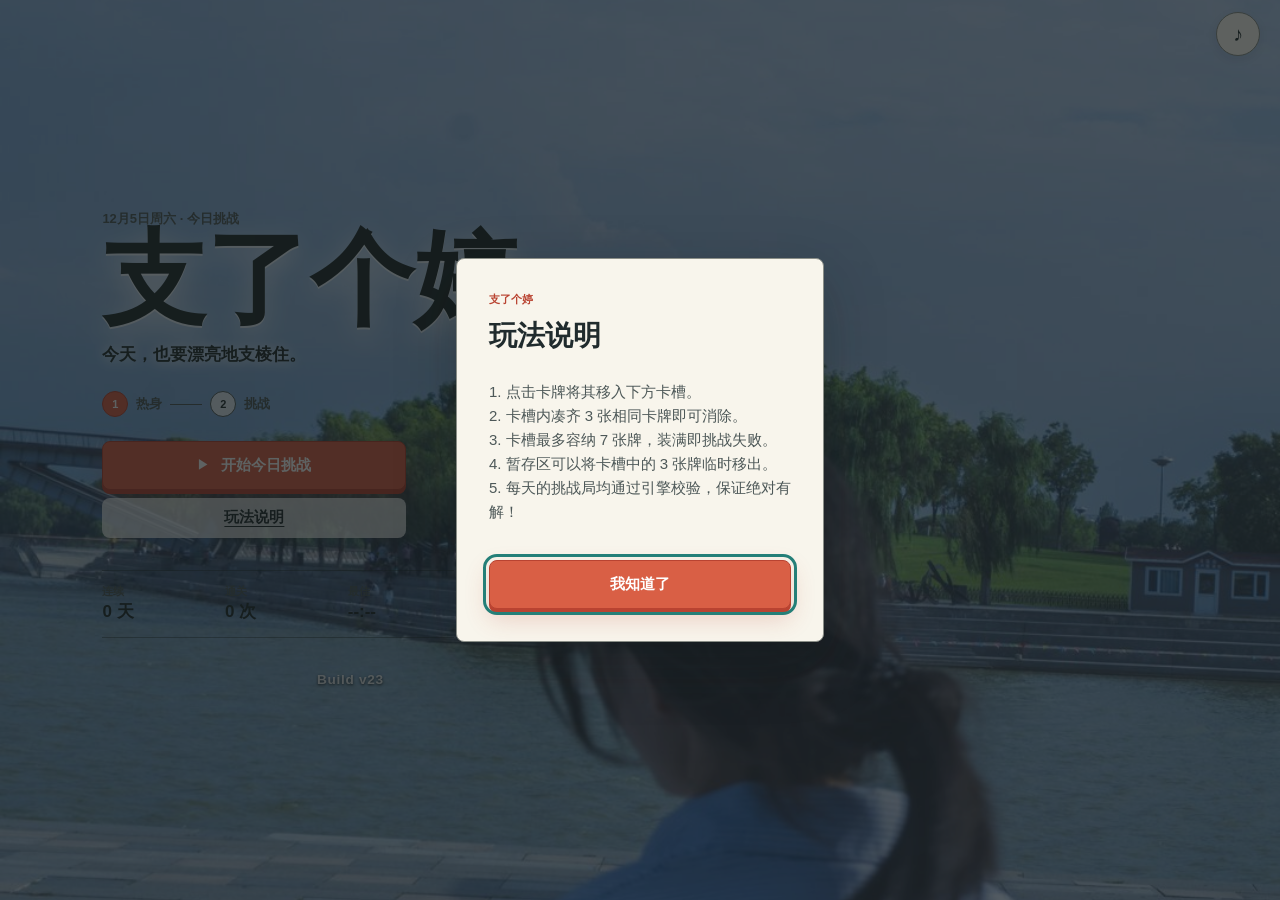
==== commit 052b115e: "Add files via upload Update to v23" ====
--- a/支了个婷_手机分享版.html
+++ b/支了个婷_手机分享版.html
@@ -576,7 +576,9 @@
 
 .card.removing {
     opacity: 0;
-    transform: translateY(-0.75rem) scale(0.82);
+    transform: scale(1.3) translateY(-1rem);
+    filter: brightness(1.5);
+    transition: transform 0.2s cubic-bezier(0.175, 0.885, 0.32, 1.275), opacity 0.2s ease-out, filter 0.2s ease-out !important;
 }
 
 .tray-panel {
@@ -599,6 +601,7 @@
     min-width: 0;
     align-items: center;
     gap: clamp(0.125rem, 0.8vw, 0.375rem);
+    position: relative;
 }
 
 .slot-area {
@@ -948,6 +951,63 @@
     }
 }
 
+@keyframes screen-shake {
+    0% { transform: translate(0, 0); }
+    20% { transform: translate(-3px, 4px) rotate(-1deg); }
+    40% { transform: translate(4px, -3px) rotate(1deg); }
+    60% { transform: translate(-4px, -3px) rotate(-1deg); }
+    80% { transform: translate(3px, 4px) rotate(1deg); }
+    100% { transform: translate(0, 0); }
+}
+
+.shake {
+    animation: screen-shake 0.3s cubic-bezier(0.36, 0.07, 0.19, 0.97) both;
+}
+
+.slot-flash {
+    position: absolute;
+    inset: 0;
+    background: radial-gradient(circle at center, rgba(255,255,255,0.9) 0%, rgba(255,255,255,0) 80%);
+    opacity: 0;
+    pointer-events: none;
+    z-index: 100;
+}
+
+@keyframes flash-anim {
+    0% { opacity: 1; transform: scale(0.8); }
+    100% { opacity: 0; transform: scale(1.5); }
+}
+
+.slot-flash.active {
+    animation: flash-anim 0.4s ease-out;
+}
+
+.combo-text {
+    position: absolute;
+    left: 50%;
+    top: 30%;
+    transform: translate(-50%, -50%) scale(0.5);
+    font-size: 2.5rem;
+    font-weight: 900;
+    font-style: italic;
+    color: #fff;
+    text-shadow: 0 4px 0 #d95f45, 0 6px 12px rgba(0,0,0,0.4);
+    opacity: 0;
+    pointer-events: none;
+    z-index: 200;
+    white-space: nowrap;
+}
+
+@keyframes combo-anim {
+    0% { opacity: 0; transform: translate(-50%, -50%) scale(0.5); }
+    20% { opacity: 1; transform: translate(-50%, -60%) scale(1.2); }
+    100% { opacity: 0; transform: translate(-50%, -80%) scale(1); }
+}
+
+.combo-text.active {
+    animation: combo-anim 0.8s cubic-bezier(0.175, 0.885, 0.32, 1.275) forwards;
+}
+
 </style>
 </head>
 <body data-view="start">
@@ -986,7 +1046,7 @@
                     <div><dt>通关</dt><dd id="stat-wins">0 次</dd></div>
                     <div><dt>最佳</dt><dd id="stat-best">--:--</dd></div>
                 </dl>
-                <p id="app-version" style="text-align: center; color: rgba(255, 255, 255, 0.8); text-shadow: 0 1px 3px rgba(0,0,0,0.8); font-size: 0.85rem; font-weight: bold; margin-top: 2rem; letter-spacing: 0.05em;">Build v21</p>
+                <p id="app-version" style="text-align: center; color: rgba(255, 255, 255, 0.8); text-shadow: 0 1px 3px rgba(0,0,0,0.8); font-size: 0.85rem; font-weight: bold; margin-top: 2rem; letter-spacing: 0.05em;">Build v23</p>
             </div>
         </section>
 
@@ -1022,7 +1082,10 @@
                     <span>卡槽</span>
                     <span id="slot-state">0 / 7</span>
                 </div>
-                <div class="slot-area tray" id="slot-area"></div>
+                <div class="slot-area tray" id="slot-area">
+                    <div class="slot-flash" id="slot-flash"></div>
+                    <div class="combo-text" id="combo-text"></div>
+                </div>
             </section>
 
             <section class="stash-panel" id="stash-panel" aria-label="暂存区" hidden>
@@ -1727,23 +1790,23 @@
             return ready;
         }
 
-        play(type = 'tap') {
+        play(type = 'tap', pitchModifier = 1.0) {
             if (!this._enabled || document.hidden) return Promise.resolve(false);
             const context = this._context;
             if (context && context.state === 'running') {
-                this._playPattern(type);
+                this._playPattern(type, pitchModifier);
                 return Promise.resolve(true);
             }
 
             return this.unlock().then((ready) => {
                 if (!ready || !this._enabled || document.hidden) return false;
-                this._playPattern(type);
+                this._playPattern(type, pitchModifier);
                 return true;
             });
         }
 
-        wakeAndPlay(type = 'tap') {
-            return this.play(type);
+        wakeAndPlay(type = 'tap', pitchModifier = 1.0) {
+            return this.play(type, pitchModifier);
         }
 
         startMusic(options = {}) {
@@ -2070,14 +2133,14 @@
             }
         }
 
-        _playPattern(type) {
+        _playPattern(type, pitchModifier = 1.0) {
             const context = this._context;
             if (!context || context.state !== 'running' || !this._effectsGain) return;
             const pattern = SOUND_PATTERNS[type] || SOUND_PATTERNS.tap;
             const now = context.currentTime + 0.008;
             pattern.forEach(([frequency, delay, duration, volume, wave]) => {
                 this._createVoice({
-                    frequency,
+                    frequency: frequency * pitchModifier,
                     startTime: now + delay,
                     duration,
                     volume,
@@ -2320,6 +2383,8 @@
     dom.slotState = document.getElementById('slot-state');
     dom.comboBadge = document.getElementById('combo-badge');
     dom.status = document.getElementById('game-status');
+    dom.slotFlash = document.getElementById('slot-flash');
+    dom.comboText = document.getElementById('combo-text');
     dom.todayLabel = document.getElementById('today-label');
     dom.statStreak = document.getElementById('stat-streak');
     dom.statWins = document.getElementById('stat-wins');
@@ -2838,12 +2903,42 @@
     match.forEach((card) => card.el.classList.add('removing'));
     updateToolsStatus();
     updateOcclusion();
-    playSound('match');
+    
+    const now = Date.now();
+    combo = now - lastMatchAt <= 4000 ? combo + 1 : 1;
+    lastMatchAt = now;
+    
+    const pitchModifier = 1.0 + Math.min(combo - 1, 10) * 0.08;
+    playSound('match', pitchModifier);
     vibrate([12, 35, 18]);
-
-    const now = Date.now();
-    combo = now - lastMatchAt <= 4200 ? combo + 1 : 1;
-    lastMatchAt = now;
+    
+    // Screen shake
+    if (combo >= 2) {
+        dom.gameArea.classList.remove('shake');
+        void dom.gameArea.offsetWidth; // trigger reflow
+        dom.gameArea.classList.add('shake');
+    }
+    
+    // Slot flash
+    if (dom.slotFlash) {
+        dom.slotFlash.classList.remove('active');
+        void dom.slotFlash.offsetWidth;
+        dom.slotFlash.classList.add('active');
+    }
+    
+    // Combo floating text
+    if (combo >= 2 && dom.comboText) {
+        dom.comboText.classList.remove('active');
+        void dom.comboText.offsetWidth;
+        
+        if (combo === 2) { dom.comboText.textContent = '👍 NICE!'; dom.comboText.style.color = '#fff'; }
+        else if (combo === 3) { dom.comboText.textContent = '🔥 GREAT!'; dom.comboText.style.color = '#ffeb3b'; }
+        else if (combo === 4) { dom.comboText.textContent = '⚡ EXCELLENT!'; dom.comboText.style.color = '#ff9800'; }
+        else { dom.comboText.textContent = '💥 UNSTOPPABLE!'; dom.comboText.style.color = '#f44336'; }
+        
+        dom.comboText.classList.add('active');
+    }
+
     score += 100 * combo + stageIndex * 25;
     updateCombo();
 
@@ -2874,7 +2969,7 @@
         comboTimer = window.setTimeout(() => {
             dom.comboBadge.hidden = true;
             combo = 0;
-        }, 4200);
+        }, 4000);
     }
 }
 
@@ -3279,9 +3374,9 @@
     });
 }
 
-function playSound(type) {
+function playSound(type, pitchModifier = 1.0) {
     if (!soundEnabled || !window.AudioEngine) return;
-    window.AudioEngine.play(type);
+    window.AudioEngine.play(type, pitchModifier);
 }
 
 function startBackgroundMusic() {
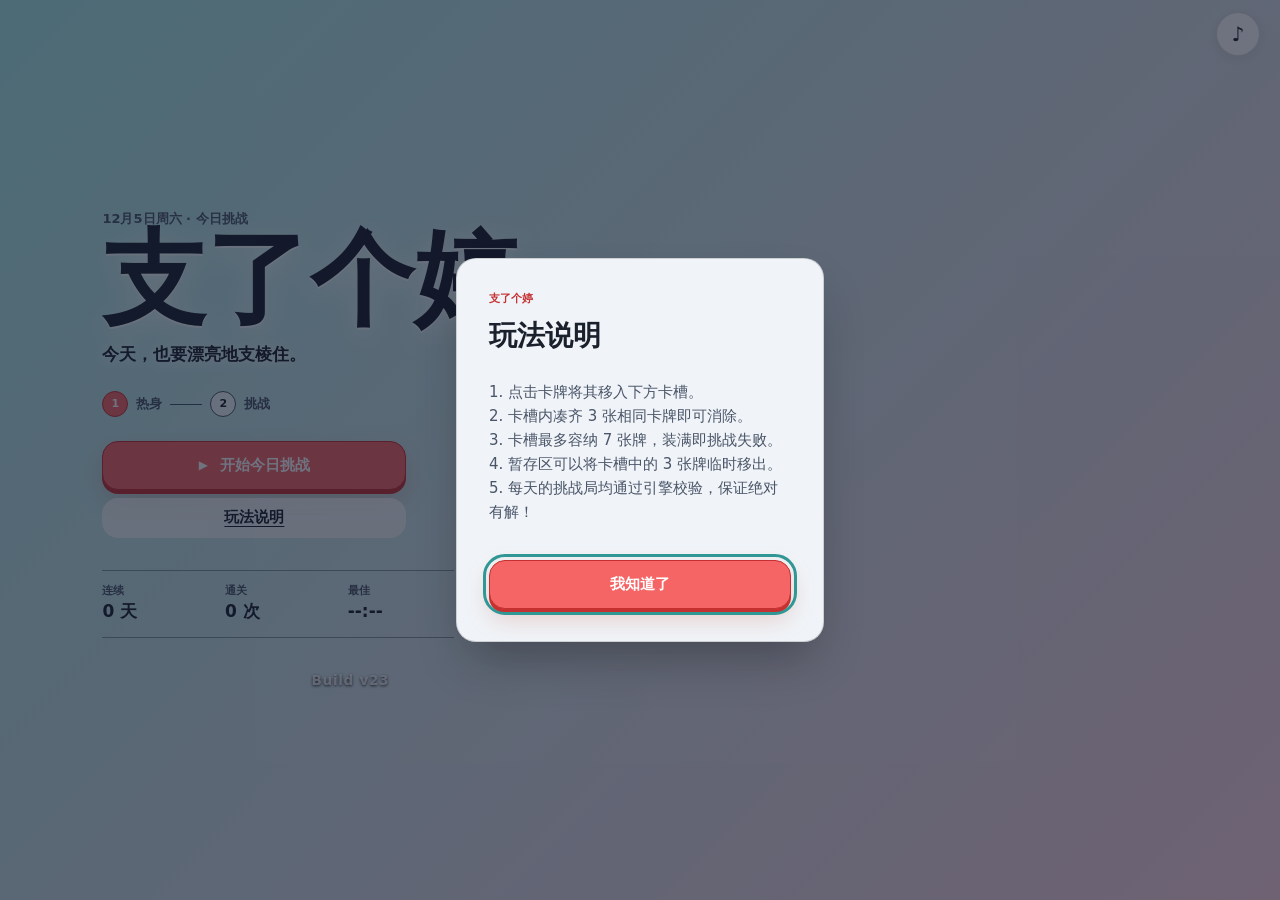
==== commit 823b1a50: "Add files via upload" ====
--- a/支了个婷_手机分享版.html
+++ b/支了个婷_手机分享版.html
@@ -11,32 +11,41 @@
     <title>支了个婷</title>
     <link rel="icon" href="[data-uri]" type="image/png">
     <style>
+/* PROJECT PREMIUM UI */
 :root {
-    --color-paper: #f8f5ec;
-    --color-paper-raised: #fffdf7;
-    --color-paper-2: #eceadf;
-    --color-board: #dfe7d8;
-    --color-board-deep: #cbd8c2;
-    --color-ink: #202b2d;
-    --color-ink-soft: #4d5858;
-    --color-muted: #6f7773;
-    --color-rule: #c9c8bd;
-    --color-rule-strong: #8a8e87;
-    --color-accent: #d95f45;
-    --color-accent-deep: #b94331;
-    --color-accent-soft: #f5d3ca;
-    --color-teal: #247f78;
-    --color-yellow: #f2bf4b;
+    /* Base modern palette */
+    --color-paper: #f0f4f8; 
+    --color-paper-raised: #ffffff;
+    --color-paper-2: #e1e8ed;
+    --color-board: transparent; 
+    --color-board-deep: rgb(255 255 255 / 0.3);
+    --color-ink: #1a202c;
+    --color-ink-soft: #4a5568;
+    --color-muted: #718096;
+    --color-rule: rgba(0, 0, 0, 0.08);
+    --color-rule-strong: rgba(0, 0, 0, 0.15);
+    
+    /* Vibrant accents */
+    --color-accent: #f56565;
+    --color-accent-deep: #c53030;
+    --color-accent-soft: #fed7d7;
+    --color-teal: #319795;
+    --color-yellow: #d69e2e;
     --color-white: #ffffff;
-    --color-error: #b63232;
-    --color-overlay: rgb(18 24 25 / 0.68);
-    --color-shadow: rgb(32 43 45 / 0.2);
-    --color-shadow-soft: rgb(32 43 45 / 0.1);
-    --color-photo-wash: rgb(238 246 247 / 0.1);
+    --color-error: #e53e3e;
+    
+    /* Premium Glass UI */
+    --color-overlay: rgb(15 23 42 / 0.6);
+    --color-glass-bg: rgb(255 255 255 / 0.65);
+    --color-glass-border: rgb(255 255 255 / 0.5);
+    
+    --color-shadow: rgb(15 23 42 / 0.15);
+    --color-shadow-soft: rgb(15 23 42 / 0.08);
+    --color-photo-wash: rgb(255 255 255 / 0.1);
     --color-transparent: rgb(255 255 255 / 0);
 
     --font-display: "STKaiti", "KaiTi", "FangSong", serif;
-    --font-body: "Microsoft YaHei", "PingFang SC", "Noto Sans CJK SC", sans-serif;
+    --font-body: system-ui, -apple-system, "Microsoft YaHei", "PingFang SC", sans-serif;
     --font-label: "Cascadia Mono", "SFMono-Regular", monospace;
 
     --space-3xs: 0.125rem;
@@ -66,11 +75,38 @@
     --dur-short: 220ms;
     --dur-long: 520ms;
 
-    --radius-control: 0.5rem;
-    --radius-card: 0.375rem;
-    --radius-dialog: 0.5rem;
-    --shadow-card: 0 3px 0 rgb(32 43 45 / 0.18), 0 5px 10px var(--color-shadow-soft);
-    --shadow-dialog: 0 20px 60px rgb(17 25 26 / 0.28);
+    --radius-control: 1rem;
+    --radius-card: 0.65rem;
+    --radius-dialog: 1.25rem;
+    
+    /* Premium Tactical Shadows */
+    --shadow-card: inset 0 -4px 0 rgb(0 0 0 / 0.12), inset 0 1px 0 rgb(255 255 255 / 0.9), 0 4px 6px rgb(0 0 0 / 0.12), 0 10px 15px -3px rgb(0 0 0 / 0.08);
+    --shadow-card-hover: inset 0 -2px 0 rgb(0 0 0 / 0.12), inset 0 1px 0 rgb(255 255 255 / 0.9), 0 2px 4px rgb(0 0 0 / 0.12);
+    --shadow-dialog: 0 25px 50px -12px rgb(0 0 0 / 0.3);
+    --shadow-glass: 0 8px 32px 0 rgb(0 0 0 / 0.05);
+}
+
+@media (prefers-color-scheme: dark) {
+    :root {
+        --color-paper: #0f172a;
+        --color-paper-raised: #1e293b;
+        --color-paper-2: #334155;
+        --color-board-deep: rgb(0 0 0 / 0.4);
+        --color-ink: #f8fafc;
+        --color-ink-soft: #cbd5e1;
+        --color-muted: #94a3b8;
+        --color-rule: rgba(255, 255, 255, 0.08);
+        --color-rule-strong: rgba(255, 255, 255, 0.15);
+        
+        --color-glass-bg: rgb(15 23 42 / 0.75);
+        --color-glass-border: rgb(255 255 255 / 0.1);
+        
+        --color-photo-wash: rgb(0 0 0 / 0.5);
+        
+        --shadow-card: inset 0 -4px 0 rgb(0 0 0 / 0.5), inset 0 1px 0 rgb(255 255 255 / 0.1), 0 4px 8px rgb(0 0 0 / 0.6), 0 10px 15px -3px rgb(0 0 0 / 0.4);
+        --shadow-card-hover: inset 0 -2px 0 rgb(0 0 0 / 0.5), inset 0 1px 0 rgb(255 255 255 / 0.1), 0 2px 4px rgb(0 0 0 / 0.6);
+        --shadow-glass: 0 8px 32px 0 rgb(0 0 0 / 0.4);
+    }
 }
 
 
@@ -125,22 +161,21 @@
     position: fixed;
     inset: 0;
     z-index: 0;
-    background-color: #b8d6e9;
-    background-image: url("[data-uri]");
-    background-position: 55% center;
+    background: linear-gradient(135deg, #a8edea 0%, #fed6e3 100%);
     background-size: cover;
-}
-
-.background::after {
-    position: absolute;
-    inset: 0;
-    content: "";
-    background: var(--color-photo-wash);
-}
-
-body[data-view="game"] .background {
-    opacity: 0;
-}
+    background-position: center;
+    transition: background 0.5s ease;
+}
+
+@media (prefers-color-scheme: dark) {
+    .background {
+        background: linear-gradient(135deg, #0f2027 0%, #203a43 50%, #2c5364 100%);
+    }
+}
+
+
+
+/* body[data-view="game"] .background removed for glassmorphism */
 
 main {
     position: relative;
@@ -449,9 +484,11 @@
     min-height: 15rem;
     flex: 1 1 auto;
     overflow: hidden;
-    background: var(--color-board);
-    border-block: 1px solid #b7c3af;
-    box-shadow: inset 0 12px 28px rgb(58 84 61 / 0.08);
+    background: var(--color-glass-bg);
+    backdrop-filter: blur(16px);
+    -webkit-backdrop-filter: blur(16px);
+    border-block: 1px solid var(--color-glass-border);
+    box-shadow: var(--shadow-glass);
     outline: none;
 }
 
@@ -557,7 +594,9 @@
 }
 
 .card:not(.blocked):active {
-    --card-lift: 0.125rem;
+    --card-lift: 0rem !important;
+    transform: scale(0.95) rotate(var(--card-rotation)) !important;
+    box-shadow: var(--shadow-card-hover) !important;
 }
 
 .card[data-location="slot"],
@@ -584,7 +623,14 @@
 .tray-panel {
     flex: 0 0 auto;
     padding: var(--space-xs) var(--safe-inline-end) var(--space-sm) var(--safe-inline-start);
-    background: var(--color-paper);
+    background: var(--color-glass-bg);
+    backdrop-filter: blur(24px);
+    -webkit-backdrop-filter: blur(24px);
+    border-top: 1px solid var(--color-glass-border);
+    box-shadow: var(--shadow-glass);
+    position: relative;
+    transition: box-shadow 0.3s ease;
+    z-index: 10;
 }
 
 .tray-head {
@@ -648,28 +694,37 @@
 .toolbar {
     display: grid;
     min-height: 4.25rem;
-    grid-template-columns: repeat(3, minmax(0, 1fr));
+    grid-template-columns: minmax(0, 1fr) auto;
     gap: var(--space-xs);
-    padding: var(--space-2xs) var(--safe-inline-end) max(var(--space-xs), env(safe-area-inset-bottom, 0px)) var(--safe-inline-start);
-    background: var(--color-paper);
-    border-block-start: 1px solid var(--color-rule);
+    align-items: center;
+    padding: var(--space-xs) var(--safe-inline-end) var(--space-md) var(--safe-inline-start);
+    background: var(--color-glass-bg);
+    backdrop-filter: blur(24px);
+    -webkit-backdrop-filter: blur(24px);
+    border-top: 1px solid var(--color-glass-border);
+    z-index: 10;
 }
 
 .tool-btn {
-    position: relative;
     display: grid;
-    min-width: 0;
+    grid-template-columns: 2rem auto;
+    grid-template-rows: auto auto;
+    column-gap: var(--space-xs);
+    align-items: center;
     min-height: 3.5rem;
-    grid-template-columns: 2.125rem auto;
-    grid-template-rows: 1fr 1fr;
-    align-items: center;
-    justify-content: center;
-    column-gap: var(--space-xs);
-    padding: var(--space-2xs);
-    color: var(--color-ink);
-    background: transparent;
-    border: 0;
-    cursor: pointer;
+    padding: 0 var(--space-md) 0 var(--space-xs);
+    border: 1px solid var(--color-glass-border);
+    border-radius: 100vmax;
+    background: var(--color-paper-raised);
+    box-shadow: 0 4px 6px var(--color-shadow-soft), inset 0 -2px 0 rgb(0 0 0 / 0.1);
+    transition: transform 0.1s, box-shadow 0.1s;
+}
+.tool-btn:active {
+    transform: scale(0.95);
+    box-shadow: 0 1px 2px var(--color-shadow-soft), inset 0 -1px 0 rgb(0 0 0 / 0.1);
+}
+@media (prefers-color-scheme: dark) {
+    .tool-btn { background: var(--color-paper-2); }
 }
 
 .tool-icon {
@@ -1006,6 +1061,58 @@
 
 .combo-text.active {
     animation: combo-anim 0.8s cubic-bezier(0.175, 0.885, 0.32, 1.275) forwards;
+}
+
+/* -- JUICE FX -- */
+@keyframes cardGlow {
+    0% { box-shadow: 0 0 5px var(--color-yellow); transform: scale(1); }
+    50% { box-shadow: 0 0 25px var(--color-yellow), 0 0 40px var(--color-white); transform: scale(1.15); z-index: 100; filter: brightness(1.2); }
+    100% { box-shadow: 0 0 5px var(--color-yellow); transform: scale(0); opacity: 0; }
+}
+.card.removing {
+    animation: cardGlow 0.35s ease-out forwards !important;
+}
+
+@keyframes trayDangerPulse {
+    0% { box-shadow: inset 0 0 0 2px transparent, 0 -4px 20px rgba(229, 62, 62, 0); }
+    50% { box-shadow: inset 0 0 0 2px var(--color-error), 0 -4px 30px rgba(229, 62, 62, 0.5); }
+    100% { box-shadow: inset 0 0 0 2px transparent, 0 -4px 20px rgba(229, 62, 62, 0); }
+}
+.tray-panel.danger {
+    animation: trayDangerPulse 0.8s infinite;
+}
+.tray-panel.danger .card[data-location="slot"] {
+    animation: cardTremble 0.4s infinite;
+}
+@keyframes cardTremble {
+    0%, 100% { transform: translateX(0) rotate(0); }
+    25% { transform: translateX(-1px) rotate(-1deg); }
+    75% { transform: translateX(1px) rotate(1deg); }
+}
+
+.dynamic-combo-text {
+    position: fixed;
+    pointer-events: none;
+    font-size: 2rem;
+    font-weight: 900;
+    color: var(--color-yellow);
+    text-shadow: 0 4px 10px rgba(0,0,0,0.4), 0 0 20px var(--color-accent);
+    z-index: 9999;
+    animation: comboFloat 0.8s cubic-bezier(0.175, 0.885, 0.32, 1.275) forwards;
+}
+@keyframes comboFloat {
+    0% { transform: translate(-50%, -50%) scale(0.5); opacity: 0; }
+    20% { transform: translate(-50%, -60%) scale(1.2); opacity: 1; }
+    100% { transform: translate(-50%, -100%) scale(1); opacity: 0; }
+}
+
+#confetti-canvas {
+    position: fixed;
+    inset: 0;
+    width: 100%;
+    height: 100%;
+    pointer-events: none;
+    z-index: 9999;
 }
 
 </style>
@@ -2508,6 +2615,8 @@
     
     slot.forEach(card => {
         pile.push(card);
+        card.status = 'pile';
+        card.el.dataset.location = 'pile';
         card.el.style.left = card.x + 'px';
         card.el.style.top = card.y + 'px';
         card.el.style.zIndex = String(card.layer + 1);
@@ -2531,7 +2640,7 @@
     renderTray(dom.slotArea, slot, SLOT_CAPACITY, 'slot');
     
     gameActive = true;
-    startTimer(Date.now() - elapsedSeconds * 1000);
+    startTimer(elapsedSeconds);
     updateGameUi();
     playSound('tool');
     vibrate([30, 50, 30]);
@@ -2898,6 +3007,18 @@
     return [];
 }
 
+function showComboEffect(rect, comboCount, stageIdx) {
+    const el = document.createElement('div');
+    el.className = 'dynamic-combo-text';
+    const scoreAdd = 100 * comboCount + stageIdx * 25;
+    el.textContent = `+${scoreAdd} 连击x${comboCount}!`;
+    el.style.left = (rect.left + rect.width / 2) + 'px';
+    el.style.top = rect.top + 'px';
+    document.body.appendChild(el);
+    setTimeout(() => el.remove(), 1000);
+    if (comboCount >= 3) vibrate([30, 40, 50]);
+}
+
 function resolveMatch(match) {
     isResolving = true;
     match.forEach((card) => card.el.classList.add('removing'));
@@ -2954,7 +3075,10 @@
         renderTray(dom.slotArea, slot, SLOT_CAPACITY, 'slot');
         updateOcclusion();
         updateGameUi();
-        showToast('消除「' + label + '」 +' + (100 * combo + stageIndex * 25));
+        
+        if (combo > 1) showComboEffect(match[1].el.getBoundingClientRect(), combo, stageIndex);
+        
+        showToast('消除！' + label + '，+' + (100 * combo + stageIndex * 25));
         checkGameState();
         updateToolsStatus();
         saveGame();
@@ -3154,6 +3278,16 @@
     dom.score.textContent = score + ' 分';
     dom.stageProgress.style.width = (removed / total * 100) + '%';
     updateToolsStatus();
+    
+    // Danger State
+    if (slot.length === SLOT_CAPACITY - 1) {
+        if (!dom.slotArea.closest('.tray-panel').classList.contains('danger')) {
+            dom.slotArea.closest('.tray-panel').classList.add('danger');
+            vibrate([20, 50, 20]);
+        }
+    } else {
+        dom.slotArea.closest('.tray-panel').classList.remove('danger');
+    }
 }
 
 function updateToolsStatus() {
@@ -3192,6 +3326,54 @@
     });
 }
 
+function fireConfetti() {
+    const canvas = document.createElement('canvas');
+    canvas.id = 'confetti-canvas';
+    document.body.appendChild(canvas);
+    const ctx = canvas.getContext('2d');
+    canvas.width = window.innerWidth;
+    canvas.height = window.innerHeight;
+    
+    const pieces = [];
+    const colors = ['#f56565', '#d69e2e', '#319795', '#4299e1', '#9f7aea'];
+    for(let i=0; i<150; i++) {
+        pieces.push({
+            x: canvas.width / 2,
+            y: canvas.height / 2 + 100,
+            vx: (Math.random() - 0.5) * 25,
+            vy: (Math.random() - 1) * 25 - 5,
+            size: Math.random() * 10 + 5,
+            color: colors[Math.floor(Math.random() * colors.length)],
+            rot: Math.random() * 360,
+            rotSpeed: (Math.random() - 0.5) * 20
+        });
+    }
+    
+    let active = true;
+    function draw() {
+        if (!active) return;
+        ctx.clearRect(0, 0, canvas.width, canvas.height);
+        let hasVisible = false;
+        pieces.forEach(p => {
+            p.x += p.vx;
+            p.y += p.vy;
+            p.vy += 0.5; // gravity
+            p.rot += p.rotSpeed;
+            if (p.y < canvas.height) hasVisible = true;
+            
+            ctx.save();
+            ctx.translate(p.x, p.y);
+            ctx.rotate(p.rot * Math.PI / 180);
+            ctx.fillStyle = p.color;
+            ctx.fillRect(-p.size/2, -p.size/2, p.size, p.size);
+            ctx.restore();
+        });
+        if (hasVisible) requestAnimationFrame(draw);
+        else { active = false; canvas.remove(); }
+    }
+    draw();
+}
+
 function showWin() {
     pauseTimer();
     gameActive = false;
@@ -3200,6 +3382,7 @@
     clearSavedGame();
     updateGameUi();
     playSound('win');
+    fireConfetti();
     vibrate([25, 45, 25, 45, 60]);
     launchCelebration();
     configureModal({
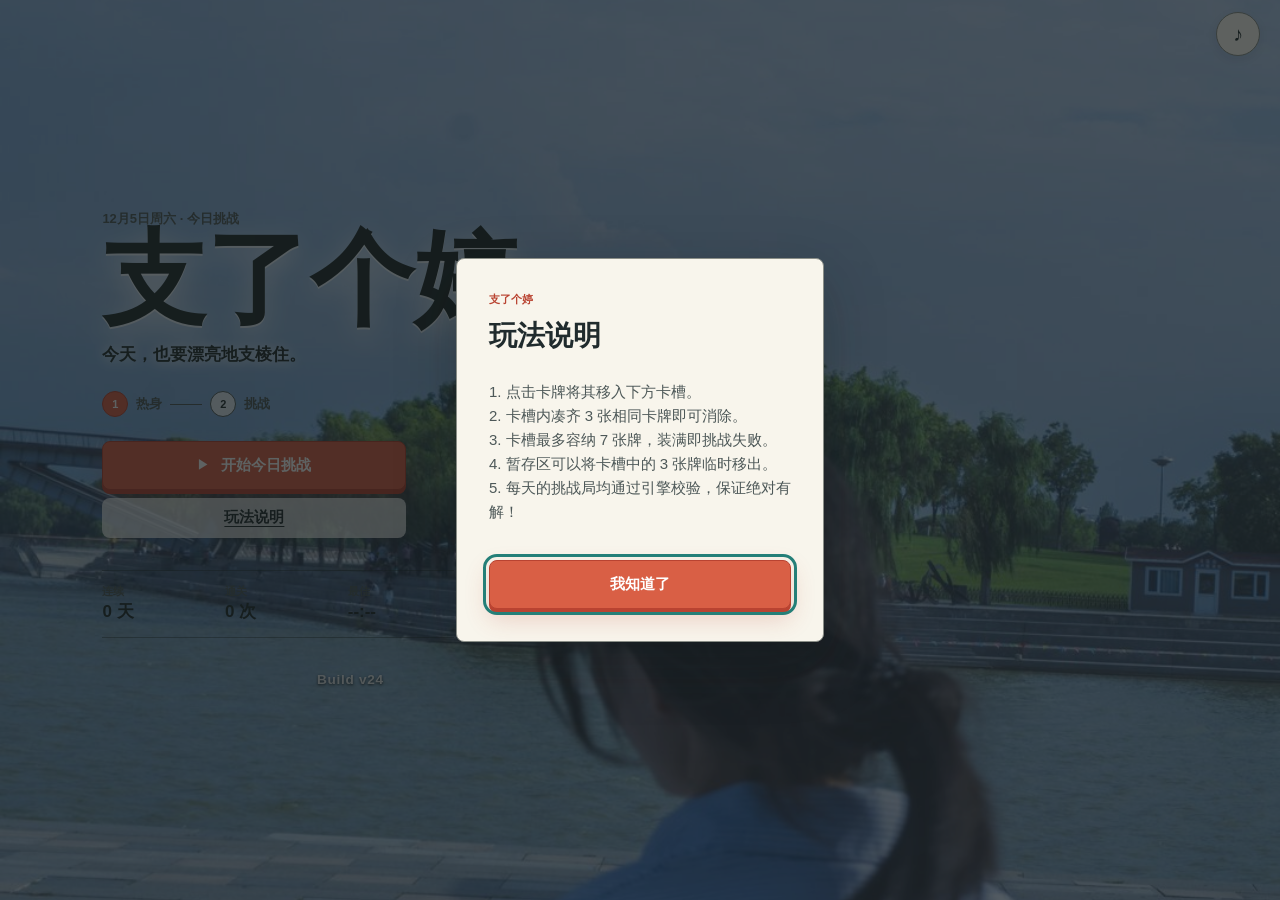
==== commit 54aaf18f: "Add files via upload "fix: 完美还原原生背景与道具栏排版，升级版本号至 v24 并新增游戏内版本更新弹窗公告"" ====
--- a/支了个婷_手机分享版.html
+++ b/支了个婷_手机分享版.html
@@ -11,41 +11,32 @@
     <title>支了个婷</title>
     <link rel="icon" href="[data-uri]" type="image/png">
     <style>
-/* PROJECT PREMIUM UI */
 :root {
-    /* Base modern palette */
-    --color-paper: #f0f4f8; 
-    --color-paper-raised: #ffffff;
-    --color-paper-2: #e1e8ed;
-    --color-board: transparent; 
-    --color-board-deep: rgb(255 255 255 / 0.3);
-    --color-ink: #1a202c;
-    --color-ink-soft: #4a5568;
-    --color-muted: #718096;
-    --color-rule: rgba(0, 0, 0, 0.08);
-    --color-rule-strong: rgba(0, 0, 0, 0.15);
-    
-    /* Vibrant accents */
-    --color-accent: #f56565;
-    --color-accent-deep: #c53030;
-    --color-accent-soft: #fed7d7;
-    --color-teal: #319795;
-    --color-yellow: #d69e2e;
+    --color-paper: #f8f5ec;
+    --color-paper-raised: #fffdf7;
+    --color-paper-2: #eceadf;
+    --color-board: #dfe7d8;
+    --color-board-deep: #cbd8c2;
+    --color-ink: #202b2d;
+    --color-ink-soft: #4d5858;
+    --color-muted: #6f7773;
+    --color-rule: #c9c8bd;
+    --color-rule-strong: #8a8e87;
+    --color-accent: #d95f45;
+    --color-accent-deep: #b94331;
+    --color-accent-soft: #f5d3ca;
+    --color-teal: #247f78;
+    --color-yellow: #f2bf4b;
     --color-white: #ffffff;
-    --color-error: #e53e3e;
-    
-    /* Premium Glass UI */
-    --color-overlay: rgb(15 23 42 / 0.6);
-    --color-glass-bg: rgb(255 255 255 / 0.65);
-    --color-glass-border: rgb(255 255 255 / 0.5);
-    
-    --color-shadow: rgb(15 23 42 / 0.15);
-    --color-shadow-soft: rgb(15 23 42 / 0.08);
-    --color-photo-wash: rgb(255 255 255 / 0.1);
+    --color-error: #b63232;
+    --color-overlay: rgb(18 24 25 / 0.68);
+    --color-shadow: rgb(32 43 45 / 0.2);
+    --color-shadow-soft: rgb(32 43 45 / 0.1);
+    --color-photo-wash: rgb(238 246 247 / 0.1);
     --color-transparent: rgb(255 255 255 / 0);
 
     --font-display: "STKaiti", "KaiTi", "FangSong", serif;
-    --font-body: system-ui, -apple-system, "Microsoft YaHei", "PingFang SC", sans-serif;
+    --font-body: "Microsoft YaHei", "PingFang SC", "Noto Sans CJK SC", sans-serif;
     --font-label: "Cascadia Mono", "SFMono-Regular", monospace;
 
     --space-3xs: 0.125rem;
@@ -75,38 +66,11 @@
     --dur-short: 220ms;
     --dur-long: 520ms;
 
-    --radius-control: 1rem;
-    --radius-card: 0.65rem;
-    --radius-dialog: 1.25rem;
-    
-    /* Premium Tactical Shadows */
-    --shadow-card: inset 0 -4px 0 rgb(0 0 0 / 0.12), inset 0 1px 0 rgb(255 255 255 / 0.9), 0 4px 6px rgb(0 0 0 / 0.12), 0 10px 15px -3px rgb(0 0 0 / 0.08);
-    --shadow-card-hover: inset 0 -2px 0 rgb(0 0 0 / 0.12), inset 0 1px 0 rgb(255 255 255 / 0.9), 0 2px 4px rgb(0 0 0 / 0.12);
-    --shadow-dialog: 0 25px 50px -12px rgb(0 0 0 / 0.3);
-    --shadow-glass: 0 8px 32px 0 rgb(0 0 0 / 0.05);
-}
-
-@media (prefers-color-scheme: dark) {
-    :root {
-        --color-paper: #0f172a;
-        --color-paper-raised: #1e293b;
-        --color-paper-2: #334155;
-        --color-board-deep: rgb(0 0 0 / 0.4);
-        --color-ink: #f8fafc;
-        --color-ink-soft: #cbd5e1;
-        --color-muted: #94a3b8;
-        --color-rule: rgba(255, 255, 255, 0.08);
-        --color-rule-strong: rgba(255, 255, 255, 0.15);
-        
-        --color-glass-bg: rgb(15 23 42 / 0.75);
-        --color-glass-border: rgb(255 255 255 / 0.1);
-        
-        --color-photo-wash: rgb(0 0 0 / 0.5);
-        
-        --shadow-card: inset 0 -4px 0 rgb(0 0 0 / 0.5), inset 0 1px 0 rgb(255 255 255 / 0.1), 0 4px 8px rgb(0 0 0 / 0.6), 0 10px 15px -3px rgb(0 0 0 / 0.4);
-        --shadow-card-hover: inset 0 -2px 0 rgb(0 0 0 / 0.5), inset 0 1px 0 rgb(255 255 255 / 0.1), 0 2px 4px rgb(0 0 0 / 0.6);
-        --shadow-glass: 0 8px 32px 0 rgb(0 0 0 / 0.4);
-    }
+    --radius-control: 0.5rem;
+    --radius-card: 0.375rem;
+    --radius-dialog: 0.5rem;
+    --shadow-card: 0 3px 0 rgb(32 43 45 / 0.18), 0 5px 10px var(--color-shadow-soft);
+    --shadow-dialog: 0 20px 60px rgb(17 25 26 / 0.28);
 }
 
 
@@ -161,21 +125,22 @@
     position: fixed;
     inset: 0;
     z-index: 0;
-    background: linear-gradient(135deg, #a8edea 0%, #fed6e3 100%);
+    background-color: #b8d6e9;
+    background-image: url("[data-uri]");
+    background-position: 55% center;
     background-size: cover;
-    background-position: center;
-    transition: background 0.5s ease;
-}
-
-@media (prefers-color-scheme: dark) {
-    .background {
-        background: linear-gradient(135deg, #0f2027 0%, #203a43 50%, #2c5364 100%);
-    }
-}
-
-
-
-/* body[data-view="game"] .background removed for glassmorphism */
+}
+
+.background::after {
+    position: absolute;
+    inset: 0;
+    content: "";
+    background: var(--color-photo-wash);
+}
+
+
+
+/* body[data-view="game"] .background opacity removed so background stays visible */
 
 main {
     position: relative;
@@ -484,11 +449,9 @@
     min-height: 15rem;
     flex: 1 1 auto;
     overflow: hidden;
-    background: var(--color-glass-bg);
-    backdrop-filter: blur(16px);
-    -webkit-backdrop-filter: blur(16px);
-    border-block: 1px solid var(--color-glass-border);
-    box-shadow: var(--shadow-glass);
+    background: var(--color-board);
+    border-block: 1px solid #b7c3af;
+    box-shadow: inset 0 12px 28px rgb(58 84 61 / 0.08);
     outline: none;
 }
 
@@ -623,14 +586,7 @@
 .tray-panel {
     flex: 0 0 auto;
     padding: var(--space-xs) var(--safe-inline-end) var(--space-sm) var(--safe-inline-start);
-    background: var(--color-glass-bg);
-    backdrop-filter: blur(24px);
-    -webkit-backdrop-filter: blur(24px);
-    border-top: 1px solid var(--color-glass-border);
-    box-shadow: var(--shadow-glass);
-    position: relative;
-    transition: box-shadow 0.3s ease;
-    z-index: 10;
+    background: var(--color-paper);
 }
 
 .tray-head {
@@ -694,37 +650,24 @@
 .toolbar {
     display: grid;
     min-height: 4.25rem;
-    grid-template-columns: minmax(0, 1fr) auto;
+    grid-template-columns: repeat(3, 1fr);
     gap: var(--space-xs);
     align-items: center;
     padding: var(--space-xs) var(--safe-inline-end) var(--space-md) var(--safe-inline-start);
-    background: var(--color-glass-bg);
-    backdrop-filter: blur(24px);
-    -webkit-backdrop-filter: blur(24px);
-    border-top: 1px solid var(--color-glass-border);
-    z-index: 10;
+    background: var(--color-paper-2);
+    border-top: 1px solid var(--color-rule);
 }
 
 .tool-btn {
     display: grid;
-    grid-template-columns: 2rem auto;
-    grid-template-rows: auto auto;
-    column-gap: var(--space-xs);
     align-items: center;
-    min-height: 3.5rem;
-    padding: 0 var(--space-md) 0 var(--space-xs);
-    border: 1px solid var(--color-glass-border);
-    border-radius: 100vmax;
+    border: 1px solid var(--color-rule);
+    border-radius: var(--radius-control);
     background: var(--color-paper-raised);
-    box-shadow: 0 4px 6px var(--color-shadow-soft), inset 0 -2px 0 rgb(0 0 0 / 0.1);
-    transition: transform 0.1s, box-shadow 0.1s;
+    box-shadow: 0 2px 0 rgb(32 43 45 / 0.08);
 }
 .tool-btn:active {
-    transform: scale(0.95);
-    box-shadow: 0 1px 2px var(--color-shadow-soft), inset 0 -1px 0 rgb(0 0 0 / 0.1);
-}
-@media (prefers-color-scheme: dark) {
-    .tool-btn { background: var(--color-paper-2); }
+    background: var(--color-paper-2);
 }
 
 .tool-icon {
@@ -1153,7 +1096,7 @@
                     <div><dt>通关</dt><dd id="stat-wins">0 次</dd></div>
                     <div><dt>最佳</dt><dd id="stat-best">--:--</dd></div>
                 </dl>
-                <p id="app-version" style="text-align: center; color: rgba(255, 255, 255, 0.8); text-shadow: 0 1px 3px rgba(0,0,0,0.8); font-size: 0.85rem; font-weight: bold; margin-top: 2rem; letter-spacing: 0.05em;">Build v23</p>
+                <p id="app-version" style="text-align: center; color: rgba(255, 255, 255, 0.8); text-shadow: 0 1px 3px rgba(0,0,0,0.8); font-size: 0.85rem; font-weight: bold; margin-top: 2rem; letter-spacing: 0.05em;">Build v24</p>
             </div>
         </section>
 
@@ -2469,6 +2412,9 @@
     try {
         if (!localStorage.getItem('zlt-tutorial-v1')) {
             showTutorial();
+            localStorage.setItem('zlt-announced-v24', '1');
+        } else if (!localStorage.getItem('zlt-announced-v24')) {
+            showUpdateAnnouncement();
         }
     } catch {}
 }
@@ -3805,6 +3751,19 @@
     });
 }
 
+
+function showUpdateAnnouncement() {
+    configureModal({
+        kicker: '系统更新',
+        title: 'v24 版本公告',
+        message: '欢迎回来！本次重磅更新内容：\n\n1. 修好了复活后时间变成“天文数字”的漏洞。\n2. 修复了复活后部分卡牌“卡住”无法点击、甚至飞出屏幕的Bug。\n3. 视觉反馈增强：新增连击动态飘字与高能发光特效！\n4. 巅峰时刻：通关后会有全屏彩色礼花庆祝！\n5. 危机预警：卡槽即将装满时会有红框警报与微颤提示。\n\n此外，工具栏和背景图已经100%为你完美复原！祝你把把通关！',
+        primaryText: '我知道了，马上开玩',
+        onPrimary: () => {
+            try { localStorage.setItem('zlt-announced-v24', '1'); } catch {}
+            closeDialog();
+        }
+    });
+}
 </script></script>
 </body>
 </html>
